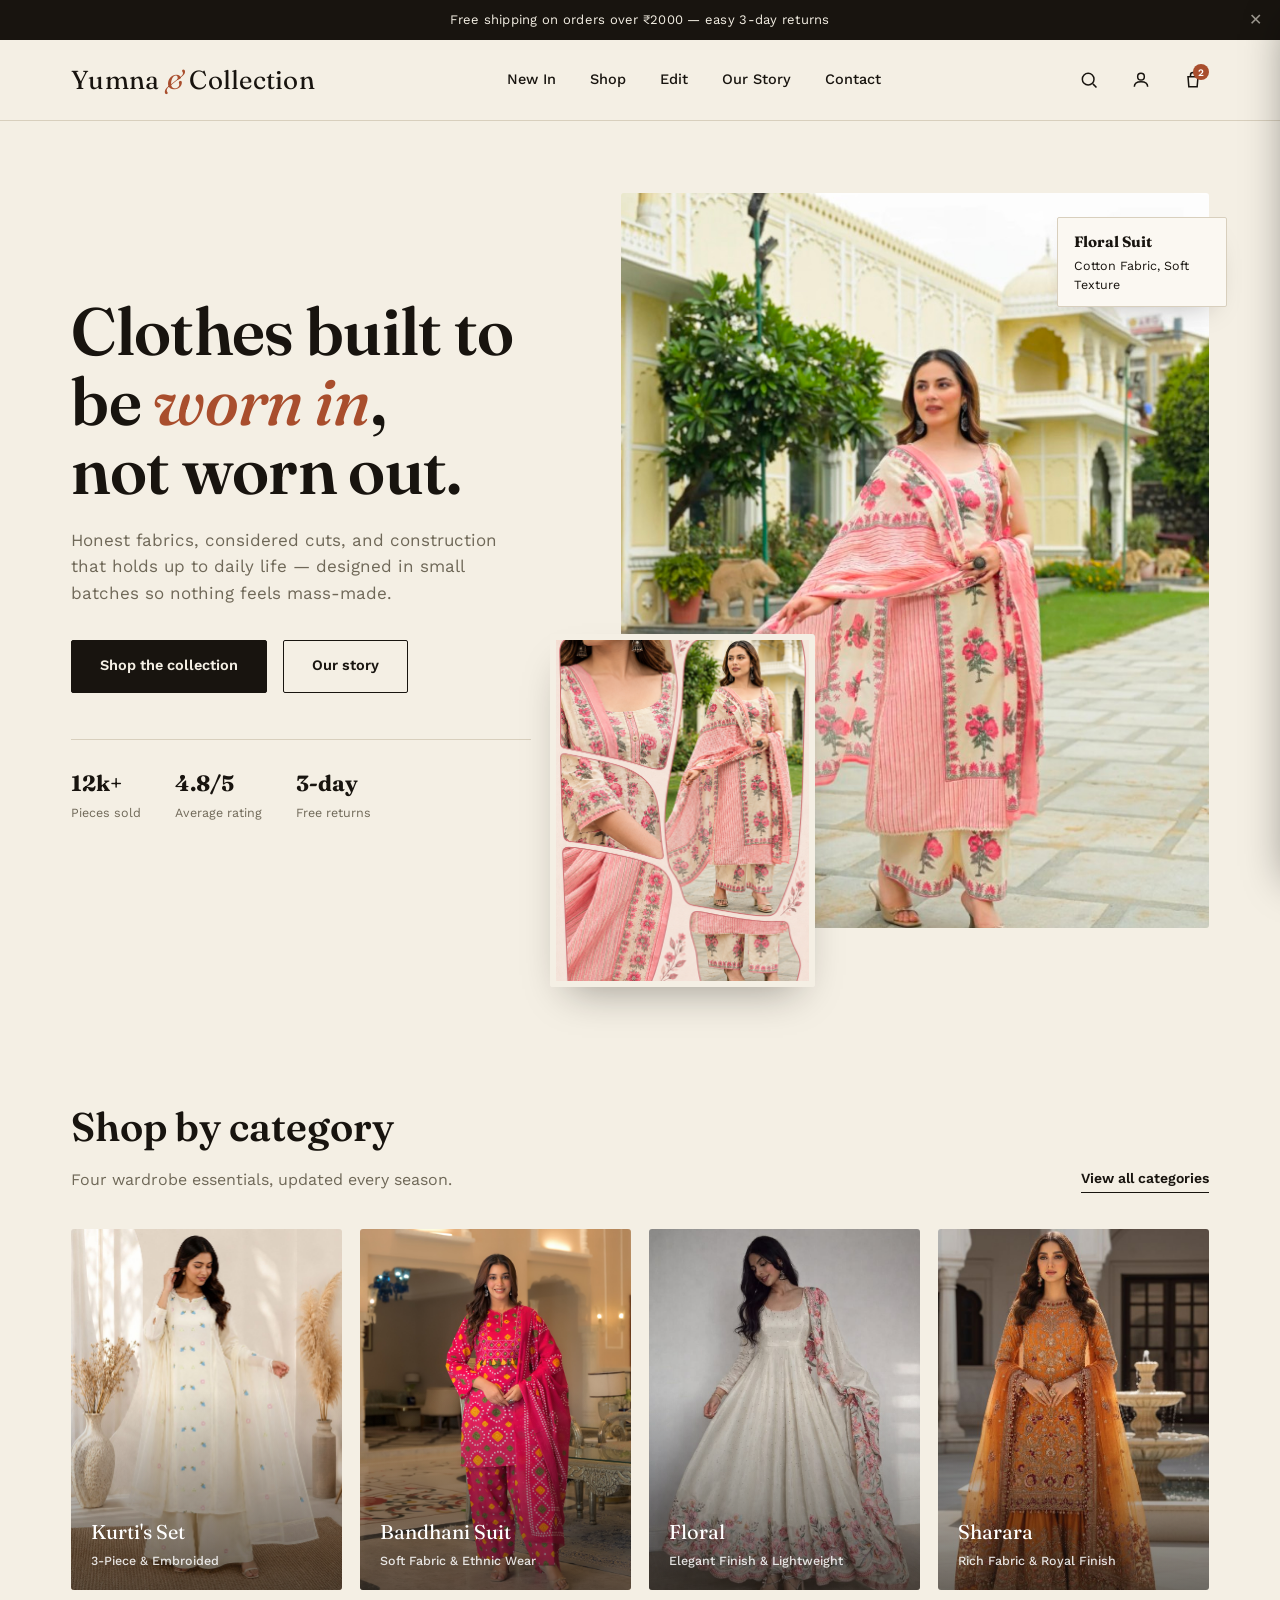
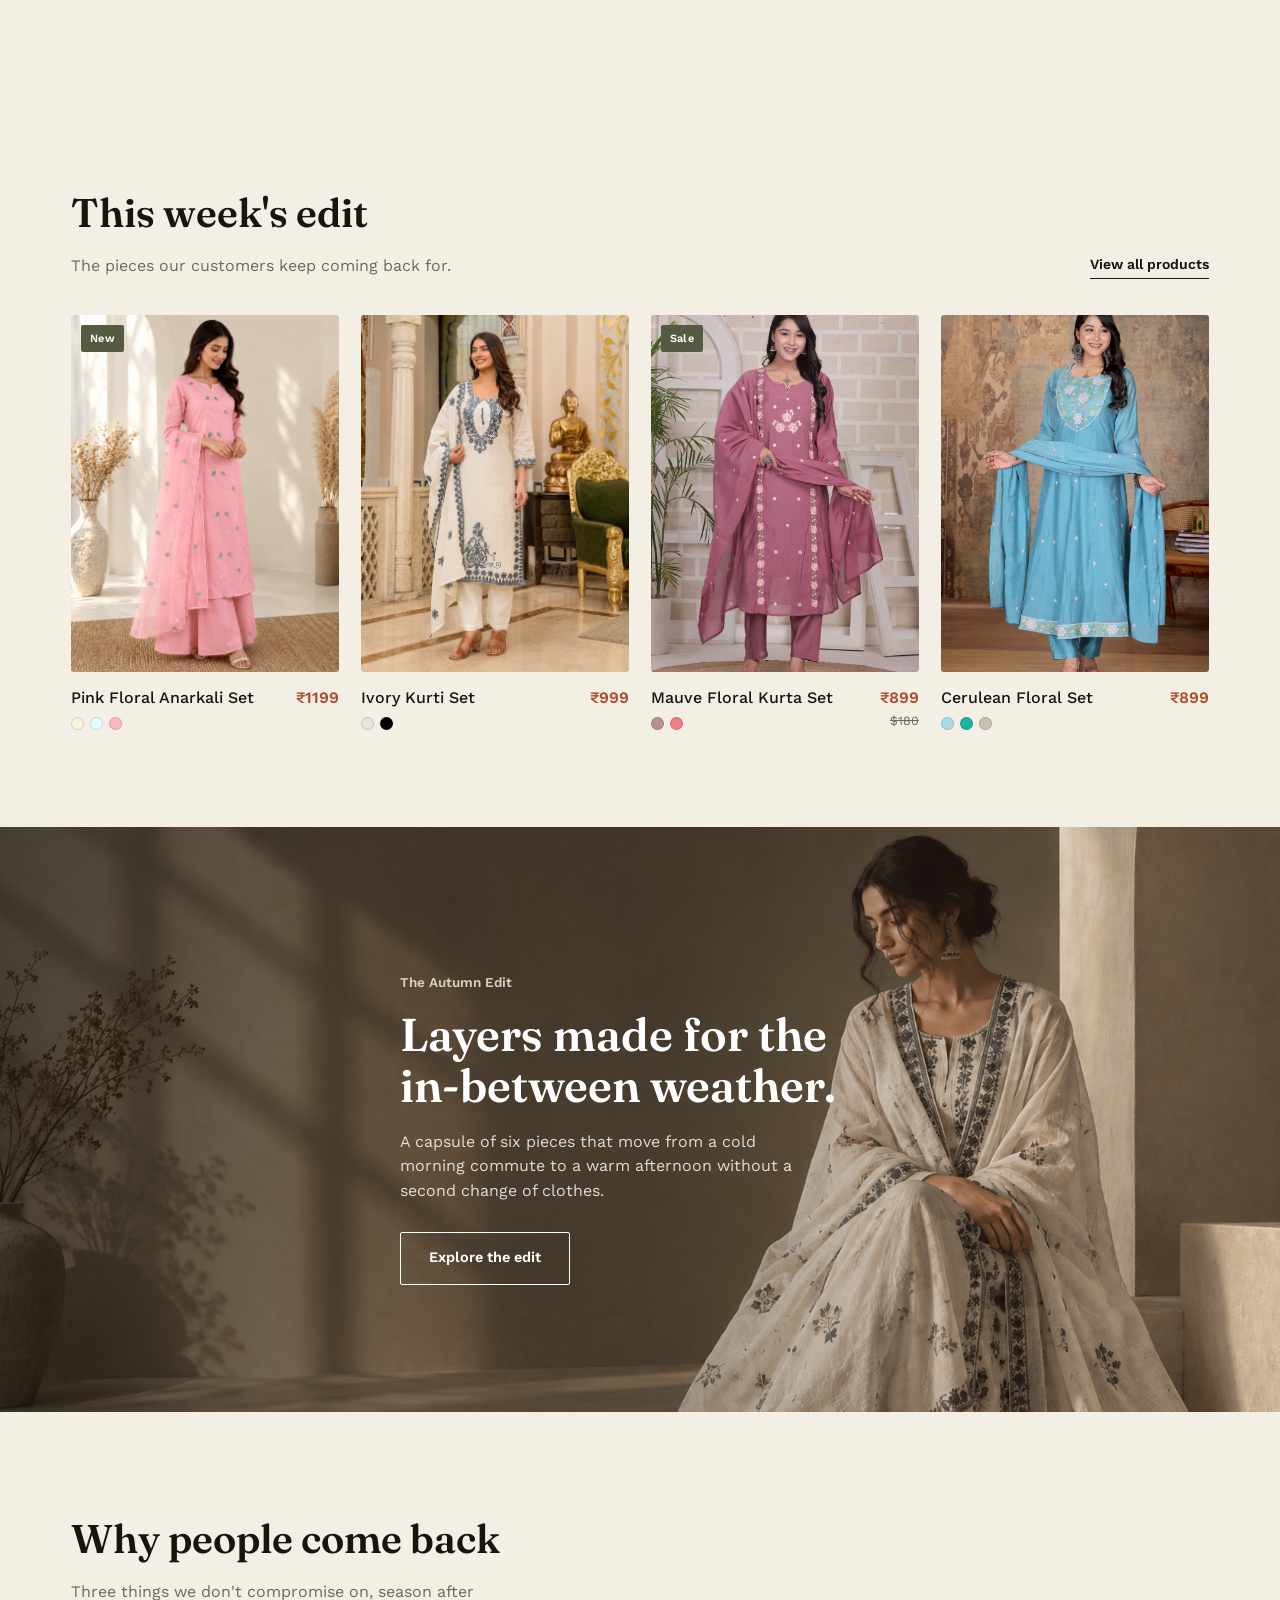
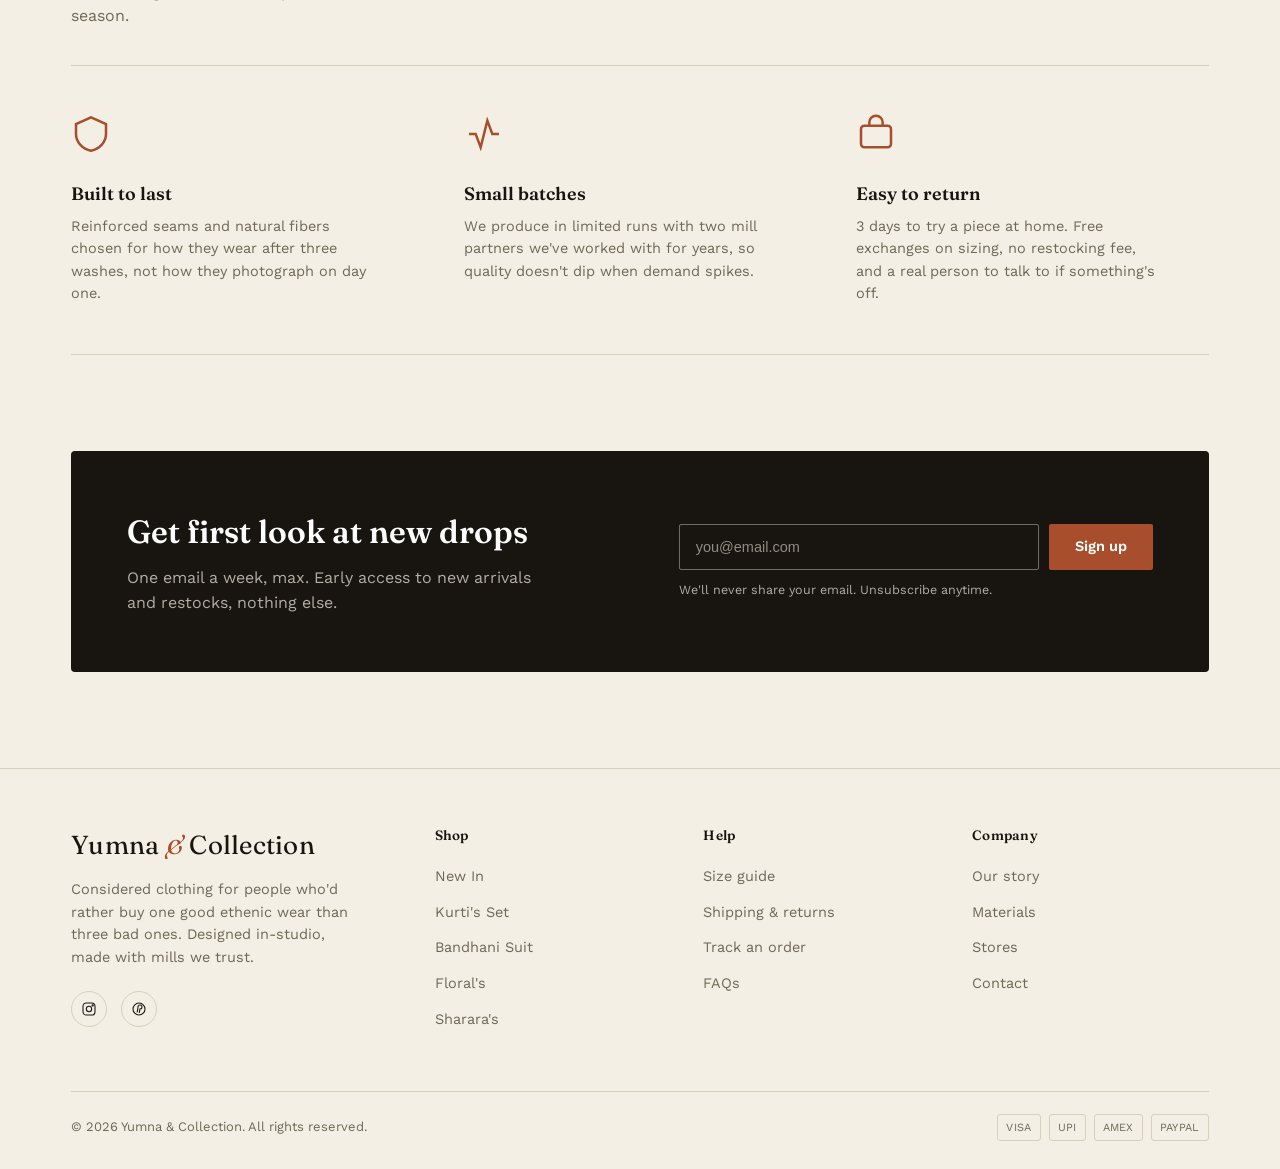
==== index.html @ 832856dc "1 2" ====
<!DOCTYPE html>
<html lang="en">
<head>
    <meta charset="UTF-8">
    <meta name="viewport" content="width=device-width, initial-scale=1.0">
    <title>Yumna Collection</title>
    <meta name="description" content="Yumna Collection — considered clothing, cut for everyday wear.">
    <link rel="stylesheet" href="style.css">
    <link rel="stylesheet" href="responsive.css">
    <script src="script.js" defer></script>
    <link rel="preconnect" href="https://fonts.googleapis.com">
<link rel="preconnect" href="https://fonts.gstatic.com" crossorigin>
<link href="https://fonts.googleapis.com/css2?family=Fraunces:ital,opsz,wght@0,9..144,400;0,9..144,500;0,9..144,600;1,9..144,500&family=Work+Sans:wght@400;500;600&display=swap" rel="stylesheet">
</head>
<body>
    <!-- ================= ANNOUNCEMENT BAR ================= -->
<div class="announce" id="announceBar">
  Free shipping on orders over ₹2000 — easy 3-day returns
  <button id="announceClose" aria-label="Dismiss announcement">✕</button>
</div>

<!-- ================= HEADER ================= -->
<header class="site-header" id="siteHeader">
  <div class="wrap nav-row">
    <button class="menu-toggle" id="menuToggle" aria-label="Open menu" aria-expanded="false">
      <span></span><span></span><span></span>
    </button>

    <!-- REPLACE: brand name -->
    <a href="#top" class="brand-mark">Yumna <em>&amp;</em> Collection</a>

    <nav class="primary-nav" aria-label="Primary">
      <a href="#new-in">New In</a>
      <a href="#category">Shop</a>
      <a href="#lookbook">Edit</a>
      <a href="#story">Our Story</a>
      <a href="#contact">Contact</a>
    </nav>

    <div class="header-actions">
      <button class="icon-btn" aria-label="Search">
        <svg viewBox="0 0 24 24" fill="none" stroke="currentColor" stroke-width="1.8"><circle cx="11" cy="11" r="7"/><line x1="21" y1="21" x2="16.65" y2="16.65"/></svg>
      </button>
      <button class="icon-btn" aria-label="Account">
        <svg viewBox="0 0 24 24" fill="none" stroke="currentColor" stroke-width="1.8"><circle cx="12" cy="8" r="4"/><path d="M4 20c0-4 3.6-6 8-6s8 2 8 6"/></svg>
      </button>
      <button class="icon-btn bag-btn" aria-label="Bag, 2 items">
        <svg viewBox="0 0 24 24" fill="none" stroke="currentColor" stroke-width="1.8"><path d="M6 8h12l-1 12H7L6 8Z"/><path d="M9 8V6a3 3 0 0 1 6 0v2"/></svg>
        <span class="bag-count">2</span>
      </button>
    </div>
  </div>
</header>

<!-- ================= MOBILE MENU PANEL ================= -->
<div class="scrim" id="scrim"></div>
<aside class="mobile-panel" id="mobilePanel">
  <div class="mobile-panel-head">
    <span class="brand-mark" style="font-size:20px;">Ashford <em>&amp;</em> Vane</span>
    <button class="icon-btn" id="panelClose" aria-label="Close menu">✕</button>
  </div>
  <nav aria-label="Mobile">
    <a href="#new-in">New In</a>
    <a href="#category">Shop</a>
    <a href="#lookbook">Edit</a>
    <a href="#story">Our Story</a>
    <a href="#contact">Contact</a>
  </nav>
</aside>

<main id="top">

  <!-- ================= HERO ================= -->
  <section class="hero" id="new-in">
    <div class="wrap hero-grid">
      <div class="hero-copy">
        <h1>Clothes built to<br>be <span class="accent">worn in</span>,<br>not worn out.</h1>
        <p class="lede">Honest fabrics, considered cuts, and construction that holds up to daily life — designed in small batches so nothing feels mass-made.</p>
        <div class="hero-ctas">
          <a href="#category" class="btn btn-primary">Shop the collection</a>
          <a href="#story" class="btn btn-ghost">Our story</a>
        </div>
        <div class="hero-stats">
          <div><strong>12k+</strong><span>Pieces sold</span></div>
          <div><strong>4.8/5</strong><span>Average rating</span></div>
          <div><strong>3-day</strong><span>Free returns</span></div>
        </div>
      </div>

      <div class="hero-media">
        <!-- REPLACE: main hero photo, portrait crop, ~1000x1250px -->
        <div class="frame-1">
          <img class="ph" src="home/image/frame-1.jfif" alt="Model wearing the new autumn collection">
        </div>
        <!-- REPLACE: secondary detail photo, ~600x800px -->
        <div class="frame-2">
          <img class="ph" src="home/image/detailed-shot.png" alt="Fabric and stitching detail">
        </div>
        <div class="hero-tag"><strong>Floral Suit</strong>Cotton Fabric, Soft Texture</div>
      </div>
    </div>
  </section>

  <!-- ================= CATEGORY RAIL ================= -->
  <section class="section" id="category">
    <div class="wrap">
      <div class="section-head">
        <div>
          <h2>Shop by category</h2>
          <p>Four wardrobe essentials, updated every season.</p>
        </div>
        <a href="#" class="section-link">View all categories</a>
      </div>

      <div class="category-rail">
        <!-- Each category-card: REPLACE image + label -->
        <a href="#" class="category-card">
          <img class="ph" src="home/image/kurti.jfif" alt="Outerwear">
          <span class="label">Kurti's Set<span>3-Piece &amp; Embroided</span></span>
        </a>
        <a href="#" class="category-card">
          <img class="ph" src="home/image/bandhani.png" alt="Shirts">
          <span class="label">Bandhani Suit<span>Soft Fabric &amp; Ethnic Wear</span></span>
        </a>
        <a href="#" class="category-card">
          <img class="ph" src="home/image/anarkali.png" alt="Trousers">
          <span class="label">Floral<span>Elegant Finish &amp; Lightweight</span></span>
        </a>
        <a href="#" class="category-card">
          <img class="ph" src="home/image/sharara.png" alt="Knitwear">
          <span class="label">Sharara<span>Rich Fabric &amp; Royal Finish</span></span>
        </a>
      </div>
    </div>
  </section>

  <!-- ================= FEATURED PRODUCTS ================= -->
  <section class="section" id="bestsellers">
    <div class="wrap">
      <div class="section-head">
        <div>
          <h2>This week's edit</h2>
          <p>The pieces our customers keep coming back for.</p>
        </div>
        <a href="#" class="section-link">View all products</a>
      </div>

      <div class="product-grid">

        <!-- PRODUCT CARD — duplicate this block for each product.
             Swap the two images (main + alt shown on hover), name, price, and colors. -->
        <div class="product-card">
          <div class="product-media">
            <span class="product-tag">New</span>
            <img class="ph main" src="home/image/ph-main1.png" alt="Waxed field jacket, front view">
            <img class="ph alt" src="home/image/ph-alt1.png" alt="Waxed field jacket, back view">
            <button class="product-quickadd">Quick add</button>
          </div>
          <div class="product-info">
            <div>
              <h3>Pink Floral Anarkali Set</h3>
              <div class="swatches">
                <i style="background:beige"></i><i style="background:lightcyan"></i><i style="background:lightpink"></i>
              </div>
            </div>
            <div class="product-price"><span class="now">₹1199</span></div>
          </div>
        </div>

        <div class="product-card">
          <div class="product-media">
            <img class="ph main" src="home/image/ph-main2.png" alt="Cotton oxford shirt, front view">
            <img class="ph alt" src="home/image/ph-alt2.png" alt="Cotton oxford shirt, back view">
            <button class="product-quickadd">Quick add</button>
          </div>
          <div class="product-info">
            <div>
              <h3>Ivory Kurti Set</h3>
              <div class="swatches">
                <i style="background:#e9e4d8"></i><i style="background:black"></i>
              </div>
            </div>
            <div class="product-price"><span class="now">₹999</span></div>
          </div>
        </div>

        <div class="product-card">
          <div class="product-media">
            <span class="product-tag">Sale</span>
            <img class="ph main" src="home/image/ph-main3.jpeg" alt="Tailored wool trouser, front view">
            <img class="ph alt" src="home/image/ph-alt3.png" alt="Tailored wool trouser, back view">
            <button class="product-quickadd">Quick add</button>
          </div>
          <div class="product-info">
            <div>
              <h3>Mauve Floral Kurta Set</h3>
              <div class="swatches">
                <i style="background:rosybrown"></i><i style="background:lightcoral"></i>
              </div>
            </div>
            <div class="product-price"><span class="now">₹899</span><span class="was">$180</span></div>
          </div>
        </div>

        <div class="product-card">
          <div class="product-media">
            <img class="ph main" src="home/image/ph-main4.jfif" alt="Merino crewneck sweater, front view">
            <img class="ph alt" src="home/image/ph-alt4.png" alt="Merino crewneck sweater, back view">
            <button class="product-quickadd">Quick add</button>
          </div>
          <div class="product-info">
            <div>
              <h3>Cerulean Floral Set</h3>
              <div class="swatches">
                <i style="background:lightblue"></i><i style="background:lightseagreen"></i><i style="background:#c9c0af"></i>
              </div>
            </div>
            <div class="product-price"><span class="now">₹899</span></div>
          </div>
        </div>

      </div>
    </div>
  </section>

  <!-- ================= LOOKBOOK BANNER ================= -->
  <section class="lookbook" id="lookbook">
    <!-- REPLACE: full-bleed lookbook photo, wide crop, ~1800x1000px -->
    <img class="ph" src="home/image/lookbook.png" alt="Autumn lookbook editorial photo">
    <div class="wrap">
      <div class="lookbook-content">
        <p class="hero-eyebrow">The Autumn Edit</p>
        <h2>Layers made for the in-between weather.</h2>
        <p>A capsule of six pieces that move from a cold morning commute to a warm afternoon without a second change of clothes.</p>
        <a href="#" class="btn btn-ghost">Explore the edit</a>
      </div>
    </div>
  </section>

  <!-- ================= VALUES / STORY ================= -->
  <section class="section" id="story">
    <div class="wrap">
      <div class="section-head">
        <div>
          <h2>Why people come back</h2>
          <p>Three things we don't compromise on, season after season.</p>
        </div>
      </div>

      <div class="values">
        <div class="value-item">
          <svg class="glyph" viewBox="0 0 24 24" fill="none" stroke="currentColor" stroke-width="1.5"><path d="M12 2 3 6v6c0 5 4 9 9 10 5-1 9-5 9-10V6l-9-4Z"/></svg>
          <h3>Built to last</h3>
          <p>Reinforced seams and natural fibers chosen for how they wear after three washes, not how they photograph on day one.</p>
        </div>
        <div class="value-item">
          <svg class="glyph" viewBox="0 0 24 24" fill="none" stroke="currentColor" stroke-width="1.5"><path d="M3 12h4l3 8 4-16 3 8h4"/></svg>
          <h3>Small batches</h3>
          <p>We produce in limited runs with two mill partners we've worked with for years, so quality doesn't dip when demand spikes.</p>
        </div>
        <div class="value-item">
          <svg class="glyph" viewBox="0 0 24 24" fill="none" stroke="currentColor" stroke-width="1.5"><rect x="3" y="7" width="18" height="13" rx="2"/><path d="M8 7V5a4 4 0 0 1 8 0v2"/></svg>
          <h3>Easy to return</h3>
          <p>3 days to try a piece at home. Free exchanges on sizing, no restocking fee, and a real person to talk to if something's off.</p>
        </div>
      </div>
    </div>
  </section>

  <!-- ================= GALLERY STRIP =================
  <section class="section" style="padding-top:0;">
    <div class="wrap">
      <div class="section-head">
        <div>
          <h2>Worn by you</h2>
          <p>Tag @ashfordandvane to be featured here.</p>
        </div>
      </div>
      <div class="gallery-strip">
         REPLACE: five customer / campaign photos, square crop 
        <a href="#" data-tag="@r.mendes"><img class="ph" src="https://placehold.co/500x500/e7ddc9/18140f?text=1" alt="Customer photo 1"></a>
        <a href="#" data-tag="@sofia.k"><img class="ph" src="https://placehold.co/500x500/d8cfbd/18140f?text=2" alt="Customer photo 2"></a>
        <a href="#" data-tag="@j.harlow"><img class="ph" src="https://placehold.co/500x500/c9c0af/18140f?text=3" alt="Customer photo 3"></a>
        <a href="#" data-tag="@theo.owns"><img class="ph" src="https://placehold.co/500x500/8c8578/18140f?text=4" alt="Customer photo 4"></a>
        <a href="#" data-tag="@maren.d"><img class="ph" src="https://placehold.co/500x500/e7ddc9/18140f?text=5" alt="Customer photo 5"></a>
      </div>
    </div>
  </section> -->

  <!-- ================= NEWSLETTER ================= -->
  <section class="section" style="padding-top:0;" id="contact">
    <div class="wrap">
      <div class="newsletter">
        <div>
          <h2>Get first look at new drops</h2>
          <p>One email a week, max. Early access to new arrivals and restocks, nothing else.</p>
        </div>
        <div>
          <form class="newsletter-form" id="newsletterForm" novalidate>
            <input type="email" id="newsletterEmail" placeholder="you@email.com" aria-label="Email address" required>
            <button type="submit">Sign up</button>
          </form>
          <p class="newsletter-note" id="newsletterNote">We'll never share your email. Unsubscribe anytime.</p>
        </div>
      </div>
    </div>
  </section>

</main>

<!-- ================= FOOTER ================= -->
<footer>
  <div class="wrap">
    <div class="footer-grid">
      <div class="footer-brand">
        <!-- REPLACE: brand name -->
        <span class="brand-mark">Yumna <em>&amp;</em> Collection</span>
        <p>Considered clothing for people who'd rather buy one good ethenic wear than three bad ones. Designed in-studio, made with mills we trust.</p>
        <div class="footer-social" aria-label="Social links">
          <a href="https://www.instagram.com/" aria-label="Instagram"><svg viewBox="0 0 24 24" fill="none" stroke="currentColor" stroke-width="1.6"><rect x="3" y="3" width="18" height="18" rx="5"/><circle cx="12" cy="12" r="4"/><circle cx="17.5" cy="6.5" r="1"/></svg></a>
          <a href="https://in.pinterest.com/" aria-label="Pinterest"><svg viewBox="0 0 24 24" fill="none" stroke="currentColor" stroke-width="1.6"><circle cx="12" cy="12" r="9"/><path d="M9 17c1-3 1.5-6 1.5-8a3 3 0 1 1 3 3c-.5 2-1 4.5-1 6"/></svg></a>
        </div>
      </div>

      <div class="footer-col">
        <h4>Shop</h4>
        <ul>
          <li><a href="#bestsellers">New In</a></li>
          <li><a href="#category">Kurti's Set</a></li>
          <li><a href="#category">Bandhani Suit</a></li>
          <li><a href="#category">Floral's</li>
          <li><a href="#category">Sharara's</a></li>
        </ul>
      </div>

      <div class="footer-col">
        <h4>Help</h4>
        <ul>
          <li><a href="#">Size guide</a></li>
          <li><a href="#">Shipping &amp; returns</a></li>
          <li><a href="#">Track an order</a></li>
          <li><a href="#">FAQs</a></li>
        </ul>
      </div>

      <div class="footer-col">
        <h4>Company</h4>
        <ul>
          <li><a href="#">Our story</a></li>
          <li><a href="#">Materials</a></li>
          <li><a href="#">Stores</a></li>
          <li><a href="#">Contact</a></li>
        </ul>
      </div>
    </div>

    <div class="footer-bottom">
      <span>© <span id="year"></span> Yumna &amp; Collection. All rights reserved.</span>
      <div class="payments">
        <span>VISA</span><span>UPI</span><span>AMEX</span><span>PAYPAL</span>
      </div>
    </div>
  </div>
</footer>

<button class="to-top" id="toTop" aria-label="Back to top">
  <svg viewBox="0 0 24 24" fill="none" stroke="currentColor" stroke-width="2"><path d="M12 19V5M5 12l7-7 7 7"/></svg>
</button>
</body>
</html>
---- style.css ----
/* =====================================================================
   DESIGN TOKENS
   Change these and the whole site restyles.
===================================================================== */
:root{
  --ink:        #18140f;   /* near-black text / dark surfaces */
  --ivory:      #f4efe4;   /* main background */
  --paper:      #fbf8f2;   /* card / raised surface */
  --clay:       #a94e2d;   /* primary accent — buttons, prices, links */
  --olive:      #565a40;   /* secondary accent — tags, small marks */
  --line:       #d8cfbd;   /* borders / dividers */
  --muted:      #6f6858;   /* secondary text */

  --font-display: 'Fraunces', Georgia, serif;
  --font-body:    'Work Sans', -apple-system, sans-serif;

  --container: 1240px;
  --gutter: clamp(20px, 4vw, 56px);
}

*,*::before,*::after{ box-sizing: border-box; }
html{ scroll-behavior: smooth; }
@media (prefers-reduced-motion: reduce){
  html{ scroll-behavior: auto; }
  *{ animation-duration: 0.001ms !important; transition-duration: 0.001ms !important; }
}

body{
  margin:0;
  background: var(--ivory);
  color: var(--ink);
  font-family: var(--font-body);
  font-size: 16px;
  line-height: 1.55;
  -webkit-font-smoothing: antialiased;
}

img{ max-width:100%; display:block; }
a{ color:inherit; text-decoration:none; }
button{ font-family:inherit; cursor:pointer; }
ul{ margin:0; padding:0; list-style:none; }
h1,h2,h3,h4{ margin:0; font-family: var(--font-display); font-weight:600; }
p{ margin:0; }

.wrap{
  max-width: var(--container);
  margin-inline:auto;
  padding-inline: var(--gutter);
}

:focus-visible{
  outline: 2px solid var(--clay);
  outline-offset: 3px;
}

/* placeholder-image helper: a soft frame so swapped-in photos read as intentional crops */
.ph{
  width:100%; height:100%; object-fit:cover; display:block;
  background: var(--paper);
}

/* =====================================================================
   ANNOUNCEMENT BAR
===================================================================== */
.announce{
  background: var(--ink);
  color: var(--ivory);
  text-align:center;
  font-size: 13px;
  letter-spacing: .02em;
  padding: 10px var(--gutter);
  position: relative;
}
.announce button{
  position:absolute; right:14px; top:50%; transform:translateY(-50%);
  background:none; border:none; color: var(--ivory); opacity:.6;
  font-size:16px; line-height:1; padding:4px;
}
.announce button:hover{ opacity:1; }

/* =====================================================================
   HEADER
===================================================================== */
header.site-header{
  position: sticky; top:0; z-index: 60;
  background: var(--ivory);
  border-bottom: 1px solid var(--line);
  transition: box-shadow .25s ease, padding .25s ease;
}
header.site-header.is-scrolled{
  box-shadow: 0 6px 20px -12px rgba(24,20,15,.35);
}
.nav-row{
  display:flex; align-items:center; justify-content:space-between;
  padding-block: 20px;
  transition: padding-block .25s ease;
}
header.site-header.is-scrolled .nav-row{ padding-block: 12px; }

.brand-mark{
  font-family: var(--font-display);
  font-size: 26px;
  letter-spacing: .01em;
  white-space: nowrap;
}
.brand-mark em{ font-style: italic; color: var(--clay); }

nav.primary-nav{ display:flex; gap: 34px; }
nav.primary-nav a{
  font-size: 14.5px;
  font-weight: 500;
  position: relative;
  padding-block: 4px;
}
nav.primary-nav a::after{
  content:"";
  position:absolute; left:0; right:0; bottom:-2px;
  height:1px; background: var(--ink);
  transform: scaleX(0); transform-origin: right;
  transition: transform .25s ease;
}
nav.primary-nav a:hover::after{ transform: scaleX(1); transform-origin: left; }

.header-actions{ display:flex; align-items:center; gap: 20px; }
.icon-btn{
  background:none; border:none; padding:6px;
  display:flex; align-items:center; justify-content:center;
  color: var(--ink);
}
.icon-btn svg{ width:20px; height:20px; }
.bag-btn{ position:relative; }
.bag-count{
  position:absolute; top:0; right:0;
  background: var(--clay); color:#fff;
  font-size:10px; font-weight:600;
  width:16px; height:16px; border-radius:50%;
  display:flex; align-items:center; justify-content:center;
}

.menu-toggle{
  display:none; background:none; border:none;
  width: 30px; height:20px; position:relative;
}
.menu-toggle span{
  position:absolute; left:0; right:0; height:2px; background:var(--ink);
  transition: transform .25s ease, opacity .25s ease, top .25s ease;
}
.menu-toggle span:nth-child(1){ top:0; }
.menu-toggle span:nth-child(2){ top:9px; }
.menu-toggle span:nth-child(3){ top:18px; }
.menu-toggle.is-open span:nth-child(1){ top:9px; transform: rotate(45deg); }
.menu-toggle.is-open span:nth-child(2){ opacity:0; }
.menu-toggle.is-open span:nth-child(3){ top:9px; transform: rotate(-45deg); }

/* =====================================================================
   HERO
===================================================================== */
.hero{
  position: relative;
  padding-block: clamp(40px, 6vw, 72px);
}
.hero-grid{
  display:grid;
  grid-template-columns: 0.95fr 1.15fr;
  align-items:center;
  gap: clamp(24px, 5vw, 64px);
}
.hero-copy{ opacity:0; transform: translateY(18px); animation: rise .8s ease forwards .15s; }
.hero-eyebrow{
  color: var(--olive);
  font-size: 13.5px;
  font-weight: 600;
  margin-bottom: 18px;
}
.hero h1{
  font-size: clamp(38px, 5.2vw, 68px);
  line-height: 1.04;
  letter-spacing: -0.01em;
}
.hero h1 .accent{ font-style: italic; color: var(--clay); font-weight:500; }
.hero p.lede{
  margin-top: 22px;
  max-width: 42ch;
  color: var(--muted);
  font-size: 17px;
}
.hero-ctas{ display:flex; gap:16px; margin-top: 34px; flex-wrap:wrap; }

.btn{
  display:inline-flex; align-items:center; gap:10px;
  padding: 14px 28px;
  font-size: 14.5px; font-weight:600;
  border-radius: 2px;
  border:1px solid var(--ink);
  transition: background .2s ease, color .2s ease, border-color .2s ease, transform .15s ease;
}
.btn-primary{ background: var(--ink); color: var(--ivory); }
.btn-primary:hover{ background: var(--clay); border-color: var(--clay); transform: translateY(-1px); }
.btn-ghost{ background:transparent; color:var(--ink); }
.btn-ghost:hover{ background: var(--ink); color: var(--ivory); }

.hero-stats{
  display:flex; gap: 34px; margin-top: 46px;
  padding-top: 26px; border-top: 1px solid var(--line);
  max-width: 46ch;
}
.hero-stats div strong{ display:block; font-family: var(--font-display); font-size: 22px; }
.hero-stats div span{ font-size: 12.5px; color: var(--muted); }

.hero-media{
  position:relative;
  opacity:0; transform: translateY(18px); animation: rise .8s ease forwards .3s;
}
.hero-media .frame-1{
  aspect-ratio: 4/5; overflow:hidden; border-radius: 3px;
}
.hero-media .frame-2{
  position:absolute; width: 45%; aspect-ratio: 3/4;
  bottom: -8%; left: -12%;
  border: 6px solid var(--ivory);
  overflow:hidden; border-radius: 3px;
  box-shadow: 0 20px 40px -18px rgba(24,20,15,.4);
}
.hero-tag{
  position:absolute; top: 24px; right: -18px;
  background: var(--paper); border:1px solid var(--line);
  padding: 12px 16px; border-radius: 2px;
  font-size: 12.5px; max-width: 170px;
  box-shadow: 0 14px 30px -18px rgba(24,20,15,.35);
}
.hero-tag strong{ display:block; font-family: var(--font-display); font-size:15px; margin-bottom:2px; }

@keyframes rise{ to{ opacity:1; transform: translateY(0); } }

/* =====================================================================
   CATEGORY RAIL
===================================================================== */
.section{ padding-block: clamp(56px, 8vw, 96px); }
.section-head{
  display:flex; align-items:flex-end; justify-content:space-between;
  gap: 24px; margin-bottom: 36px; flex-wrap:wrap;
}
.section-head h2{ font-size: clamp(28px, 3.4vw, 40px); }
.section-head p{ color: var(--muted); max-width: 46ch; margin-top:10px; }
.section-link{ font-size:14px; font-weight:600; border-bottom:1px solid var(--ink); padding-bottom:2px; white-space:nowrap; }

.category-rail{
  display:grid;
  grid-template-columns: repeat(4, 1fr);
  gap: 18px;
}
.category-card{
  position:relative; aspect-ratio: 3/4; overflow:hidden; border-radius:3px;
  display:flex; align-items:flex-end;
}
.category-card img{ position:absolute; inset:0; width:100%; height:100%; object-fit:cover; transition: transform .5s ease; }
.category-card:hover img{ transform: scale(1.06); }
.category-card::after{
  content:""; position:absolute; inset:0;
  background: linear-gradient(180deg, rgba(24,20,15,0) 45%, rgba(24,20,15,.62) 100%);
}
.category-card .label{
  position:relative; z-index:1; color:#fff; padding: 20px;
  font-family: var(--font-display); font-size: 20px;
}
.category-card .label span{
  display:block; font-family: var(--font-body); font-size:12.5px; font-weight:500;
  opacity:.85; margin-top:4px;
}

/* =====================================================================
   PRODUCT GRID
===================================================================== */
.product-grid{
  display:grid;
  grid-template-columns: repeat(4, 1fr);
  gap: 28px 22px;
}
.product-card{ display:flex; flex-direction:column; }
.product-media{
  position:relative; aspect-ratio: 3/4; overflow:hidden; border-radius:3px;
  background: var(--paper);
}
.product-media img{
  position:absolute; inset:0; width:100%; height:100%; object-fit:cover;
  transition: opacity .35s ease;
}
.product-media img.alt{ opacity:0; }
.product-card:hover .product-media img.main{ opacity:0; }
.product-card:hover .product-media img.alt{ opacity:1; }

.product-quickadd{
  position:absolute; left:10px; right:10px; bottom:10px;
  background: var(--ivory); border:1px solid var(--ink);
  font-size:12.5px; font-weight:600; padding:10px;
  text-align:center; border-radius:2px;
  opacity:0; transform: translateY(8px);
  transition: opacity .2s ease, transform .2s ease, background .2s ease, color .2s ease;
}
.product-card:hover .product-quickadd{ opacity:1; transform:translateY(0); }
.product-quickadd:hover{ background: var(--ink); color: var(--ivory); }

.product-tag{
  position:absolute; top:10px; left:10px; z-index:2;
  background: var(--olive); color:#fff; font-size:11px; font-weight:600;
  padding: 5px 9px; border-radius: 2px; letter-spacing:.02em;
}

.product-info{ padding-top: 14px; display:flex; justify-content:space-between; gap:10px; }
.product-info h3{ font-size:16px; font-weight:500; font-family: var(--font-body); }
.product-info .swatches{ margin-top:6px; display:flex; gap:6px; }
.product-info .swatches i{ width:13px; height:13px; border-radius:50%; display:inline-block; border:1px solid rgba(0,0,0,.15); }
.product-price{ text-align:right; white-space:nowrap; }
.product-price .now{ font-weight:600; color: var(--clay); }
.product-price .was{ display:block; font-size:12.5px; color: var(--muted); text-decoration: line-through; }

/* =====================================================================
   LOOKBOOK BANNER
===================================================================== */
.lookbook{
  position: relative;
  min-height: 65vh;
  display:flex; align-items:center;
  overflow:hidden;
  color:#fff;
}
.lookbook img{
  position:absolute; inset:0; width:100%; height:100%; object-fit:cover;
  z-index:0; transform: scale(1.02);
}
.lookbook::before{
  content:""; position:absolute; inset:0; z-index:1;
  background: linear-gradient(100deg, rgba(20,17,12,.78) 0%, rgba(20,17,12,.35) 55%, rgba(20,17,12,0) 85%);
}
.lookbook-content{ position:relative; z-index:2; max-width: 480px; }
.lookbook-content .hero-eyebrow{ color: #d8cfbd; }
.lookbook-content h2{ font-size: clamp(30px, 4vw, 46px); color:#fff; line-height:1.1; }
.lookbook-content p{ margin-top:18px; color: rgba(255,255,255,.82); max-width: 40ch; }
.lookbook-content .btn-ghost{ border-color:#fff; color:#fff; margin-top: 28px; }
.lookbook-content .btn-ghost:hover{ background:#fff; color: var(--ink); }

/* =====================================================================
   VALUES / STORY STRIP
===================================================================== */
.values{
  display:grid; grid-template-columns: repeat(3,1fr);
  gap: 40px;
  border-top:1px solid var(--line); border-bottom:1px solid var(--line);
  padding-block: 48px;
}
.value-item .glyph{
  width:40px; height:40px; margin-bottom:18px;
  color: var(--clay);
}
.value-item h3{ font-size:18px; margin-bottom:8px; }
.value-item p{ color: var(--muted); font-size:14.5px; max-width: 34ch; }

/* /* =====================================================================
   GALLERY STRI[
===================================================================== 
.gallery-strip{
  display:grid; grid-template-columns: repeat(5,1fr); gap:14px;
}
.gallery-strip a{ position:relative; aspect-ratio: 1/1; overflow:hidden; border-radius:3px; }
.gallery-strip img{ width:100%; height:100%; object-fit:cover; transition: transform .5s ease; }
.gallery-strip a:hover img{ transform: scale(1.08); }
.gallery-strip a::after{
  content: attr(data-tag); position:absolute; left:10px; bottom:10px; color:#fff;
  font-size:12px; font-weight:600; opacity:0; transition:opacity .2s ease;
}
.gallery-strip a:hover::after{ opacity:1; }
.gallery-strip a::before{
  content:""; position:absolute; inset:0; background: rgba(24,20,15,.25);
  opacity:0; transition:opacity .2s ease;
}
.gallery-strip a:hover::before{ opacity:1; } */

/* =====================================================================
   NEWSLETTER
===================================================================== */
.newsletter{
  background: var(--ink); color: var(--ivory);
  border-radius: 4px;
  padding: clamp(36px, 5vw, 56px);
  display:grid; grid-template-columns: 1.1fr 1fr; gap: 30px; align-items:center;
}
.newsletter h2{ color:#fff; font-size: clamp(24px, 2.6vw, 32px); }
.newsletter p{ color: rgba(244,239,228,.7); margin-top:10px; max-width: 42ch; }
.newsletter-form{ display:flex; gap:10px; flex-wrap:wrap; }
.newsletter-form input{
  flex:1; min-width: 200px;
  background: transparent; border:1px solid rgba(244,239,228,.4);
  color:#fff; padding: 14px 16px; border-radius:2px; font-size:14.5px;
}
.newsletter-form input::placeholder{ color: rgba(244,239,228,.55); }
.newsletter-form input:focus{ outline:none; border-color:#fff; }
.newsletter-form button{
  background: var(--clay); color:#fff; border:none;
  padding: 14px 26px; font-weight:600; font-size:14.5px; border-radius:2px;
  transition: background .2s ease;
}
.newsletter-form button:hover{ background:#c25d38; }
.newsletter-note{
  font-size:12.5px; margin-top:10px; color: rgba(244,239,228,.65); min-height: 18px;
}
.newsletter-note.success{ color: #cfe0b8; }

/* =====================================================================
   FOOTER
===================================================================== */
footer{ border-top:1px solid var(--line); padding-block: 56px 28px; }
.footer-grid{
  display:grid; grid-template-columns: 1.4fr repeat(3, 1fr); gap: 32px;
}
.footer-brand p{ color: var(--muted); font-size:14.5px; margin-top:14px; max-width:32ch; }
.footer-social{ display:flex; gap:14px; margin-top:22px; }
.footer-social a{
  width:36px; height:36px; border:1px solid var(--line); border-radius:50%;
  display:flex; align-items:center; justify-content:center; transition: background .2s ease, color .2s ease;
}
.footer-social a:hover{ background: var(--ink); color: var(--ivory); }
.footer-social svg{ width:16px; height:16px; }

.footer-col h4{ font-size:13.5px; font-weight:600; margin-bottom:18px; letter-spacing:.02em; }
.footer-col ul li{ margin-bottom:11px; }
.footer-col a{ font-size:14.5px; color: var(--muted); transition: color .15s ease; }
.footer-col a:hover{ color: var(--ink); }

.footer-bottom{
  margin-top: 48px; padding-top: 22px; border-top:1px solid var(--line);
  display:flex; justify-content:space-between; align-items:center; flex-wrap:wrap; gap:12px;
  font-size:13px; color: var(--muted);
}
.footer-bottom .payments{ display:flex; gap:8px; }
.footer-bottom .payments span{
  border:1px solid var(--line); border-radius:3px; padding:4px 8px; font-size:11px; letter-spacing:.03em;
}

/* back to top */
.to-top{
  position: fixed; right: 22px; bottom: 22px; z-index: 50;
  width: 44px; height:44px; border-radius:50%;
  background: var(--ink); color: var(--ivory); border:none;
  display:flex; align-items:center; justify-content:center;
  opacity:0; pointer-events:none; transform: translateY(10px);
  transition: opacity .25s ease, transform .25s ease;
}
.to-top.is-visible{ opacity:1; pointer-events:auto; transform:translateY(0); }
.to-top svg{ width:18px; height:18px; }

/* =====================================================================
   MOBILE MENU PANEL
===================================================================== */
.mobile-panel{
  position: fixed; inset: 0 0 0 auto; width: min(340px, 86vw);
  background: var(--ivory); z-index: 90;
  transform: translateX(100%); transition: transform .3s ease;
  padding: 22px var(--gutter); overflow-y:auto;
  box-shadow: -14px 0 40px -20px rgba(0,0,0,.4);
}
.mobile-panel.is-open{ transform: translateX(0); }
.mobile-panel-head{ display:flex; justify-content:space-between; align-items:center; margin-bottom: 30px; }
.mobile-panel nav a{
  display:block; padding: 14px 0; font-size: 18px; font-family: var(--font-display);
  border-bottom: 1px solid var(--line);
}
.scrim{
  position:fixed; inset:0; background: rgba(24,20,15,.4); z-index:80;
  opacity:0; pointer-events:none; transition: opacity .3s ease;
}
.scrim.is-visible{ opacity:1; pointer-events:auto; }
---- responsive.css ----
/* =====================================================================
   RESPONSIVE
===================================================================== */
@media (max-width: 1024px){
  .category-rail{ grid-template-columns: repeat(2,1fr); }
  .product-grid{ grid-template-columns: repeat(2,1fr); }
  .gallery-strip{ grid-template-columns: repeat(3,1fr); }
  .footer-grid{ grid-template-columns: 1fr 1fr; }
  .values{ grid-template-columns: 1fr; gap:28px; }
}

@media (max-width: 860px){
  nav.primary-nav{ display:none; }
  .menu-toggle{ display:block; }
  .header-actions{ gap:12px; }
  .hero-grid{ grid-template-columns: 1fr; }
  .hero-media{ order:-1; }
  .hero-media .frame-2{ display:none; }
  .hero-tag{ display:none; }
  .lookbook{ min-height: 52vh; }
  .newsletter{ grid-template-columns: 1fr; }
}

@media (max-width: 640px){
  .category-rail{ grid-template-columns: repeat(2,1fr); gap:10px; }
  .product-grid{ grid-template-columns: repeat(2,1fr); gap: 20px 12px; }
  .gallery-strip{ grid-template-columns: repeat(3,1fr); gap:8px; }
  .footer-grid{ grid-template-columns: 1fr 1fr; gap: 26px 16px; }
  .hero-stats{ gap: 20px; }
  .section{ padding-block: 48px; }
}

@media (max-width: 420px){
  .category-rail{ grid-template-columns: 1fr 1fr; }
  .gallery-strip{ grid-template-columns: repeat(2,1fr); }
}
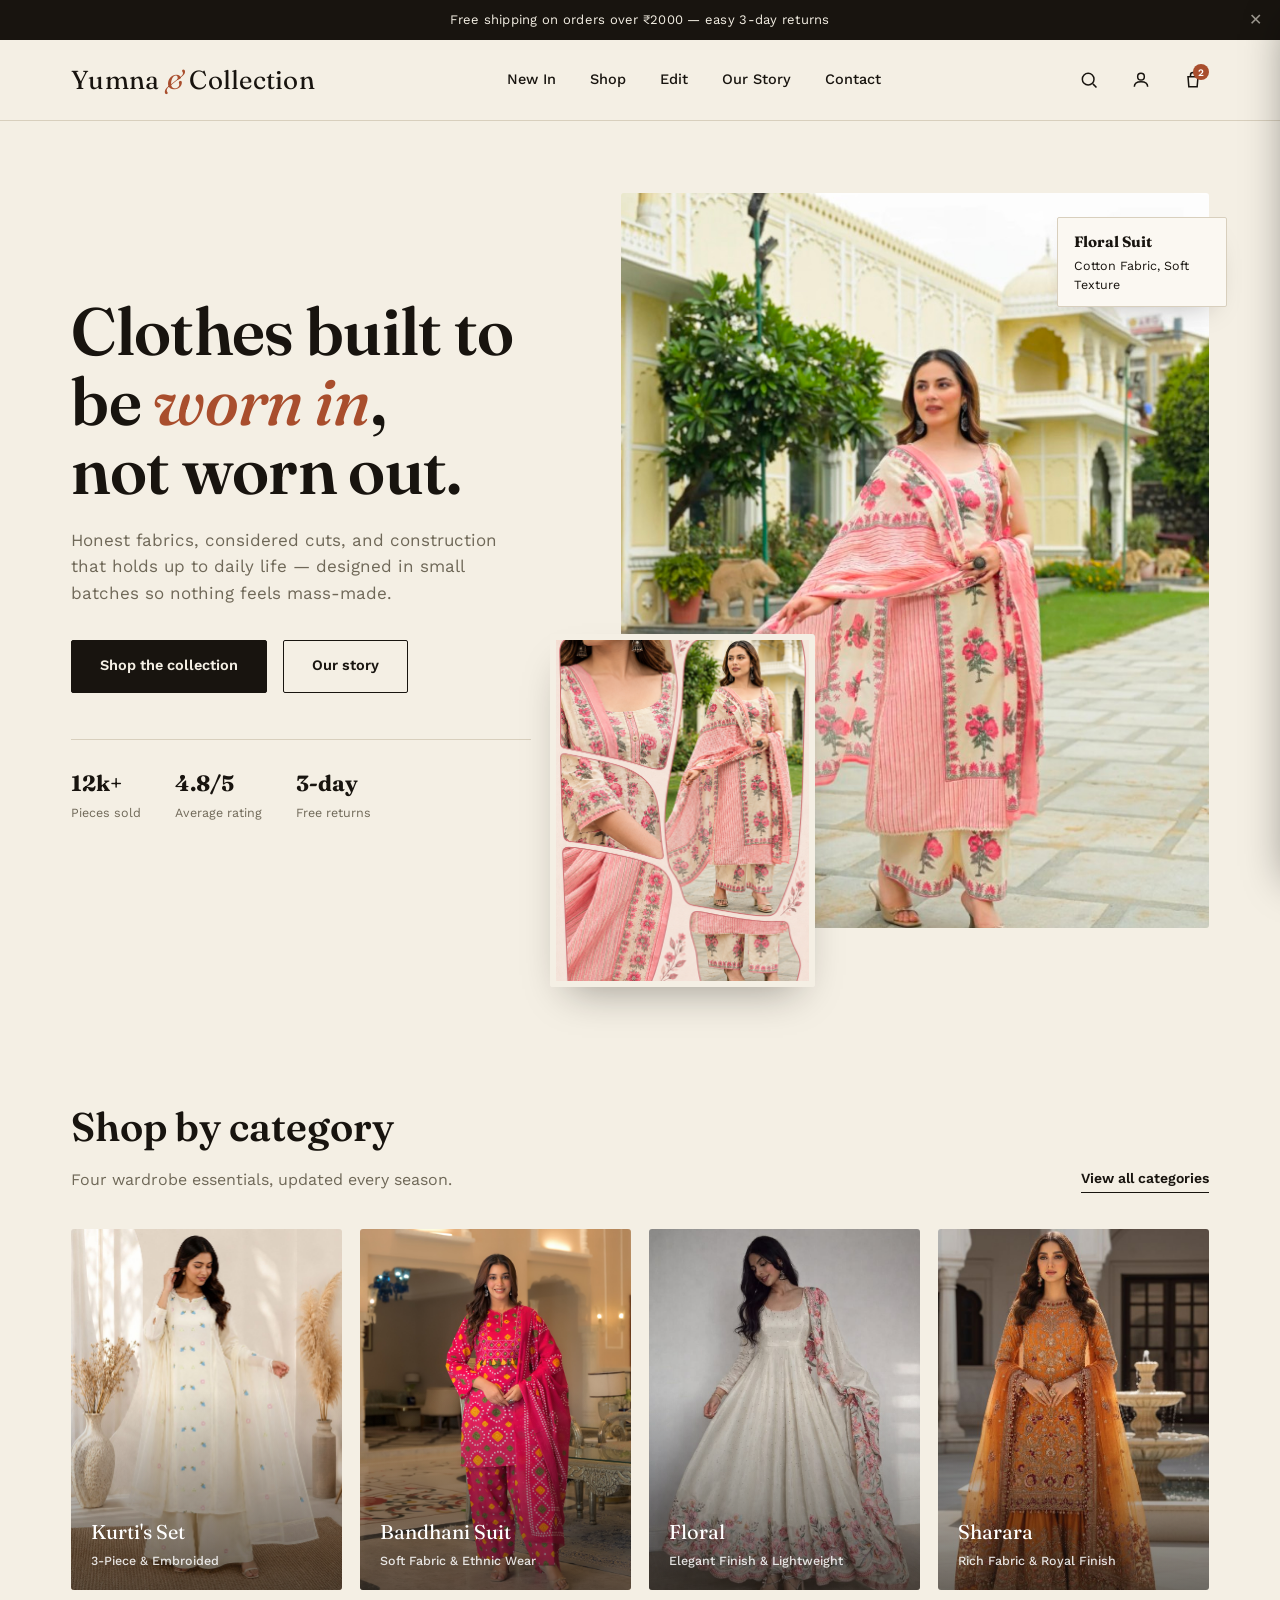
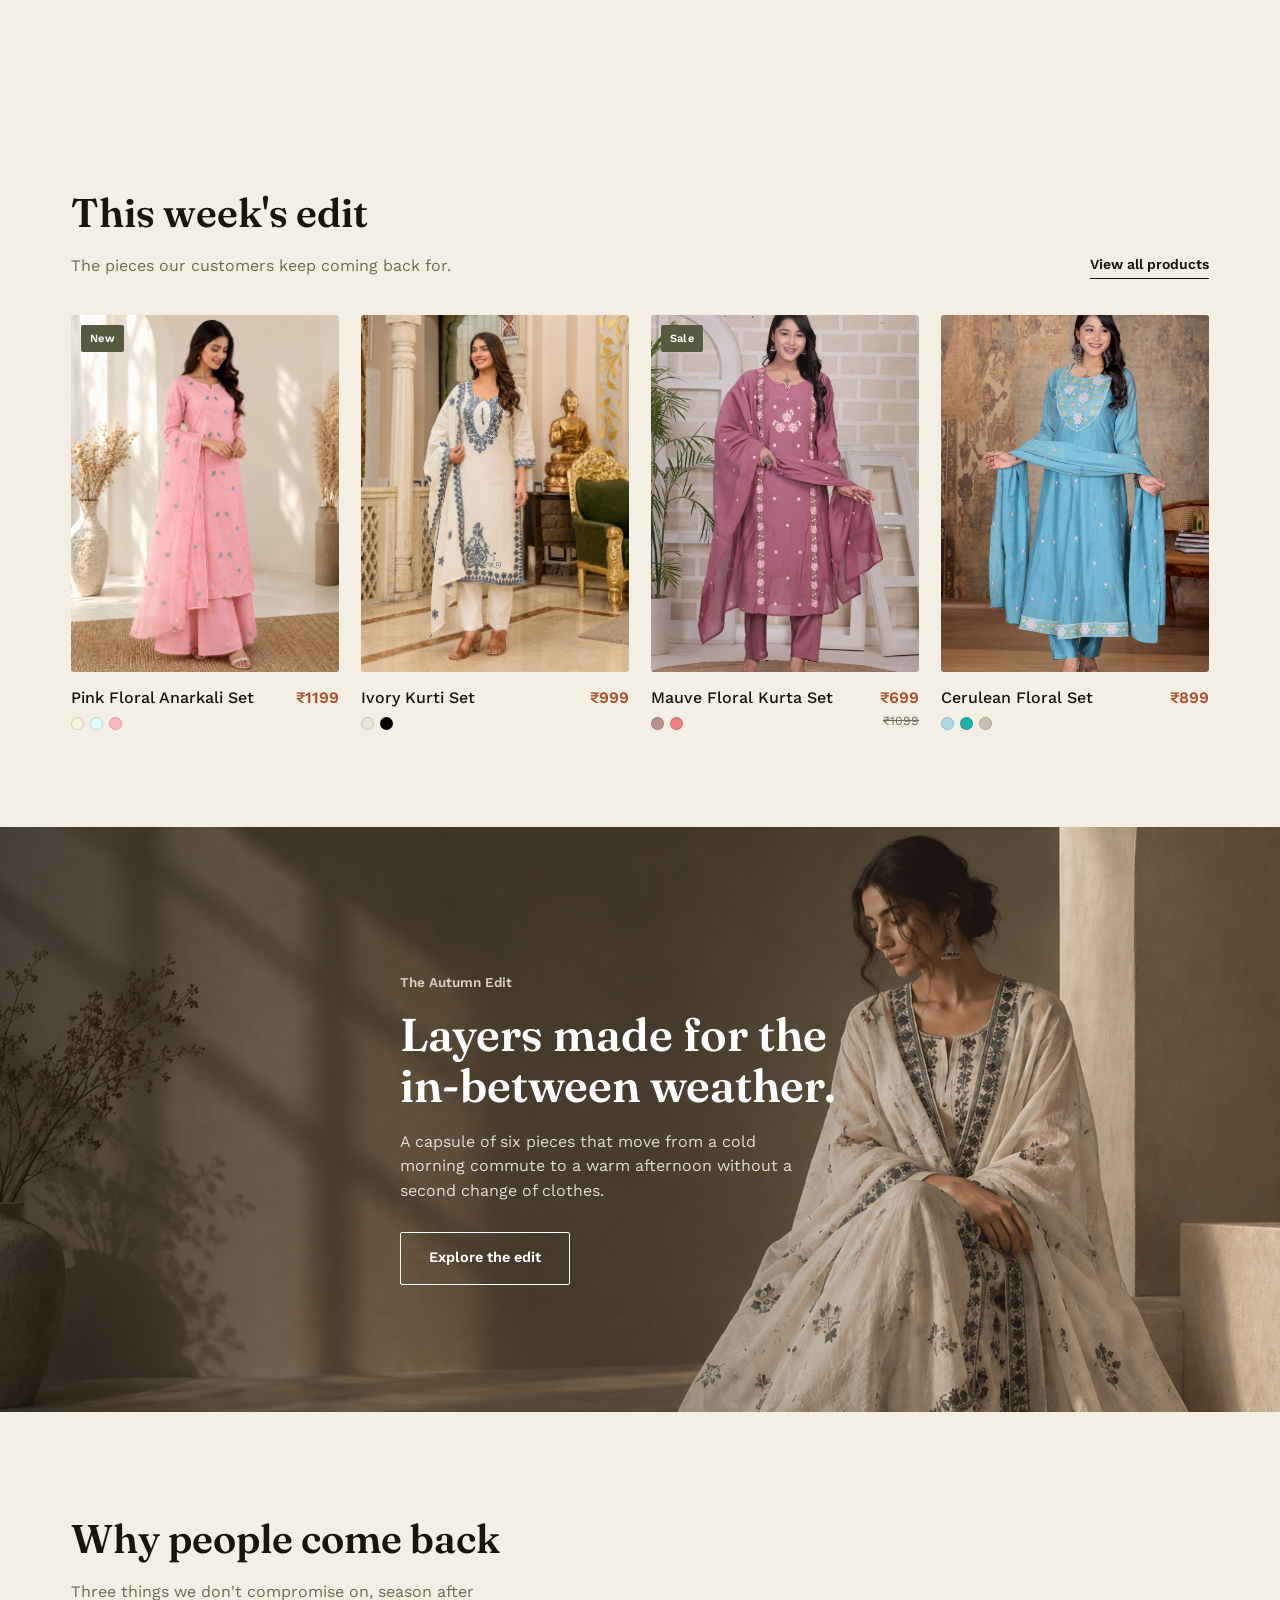
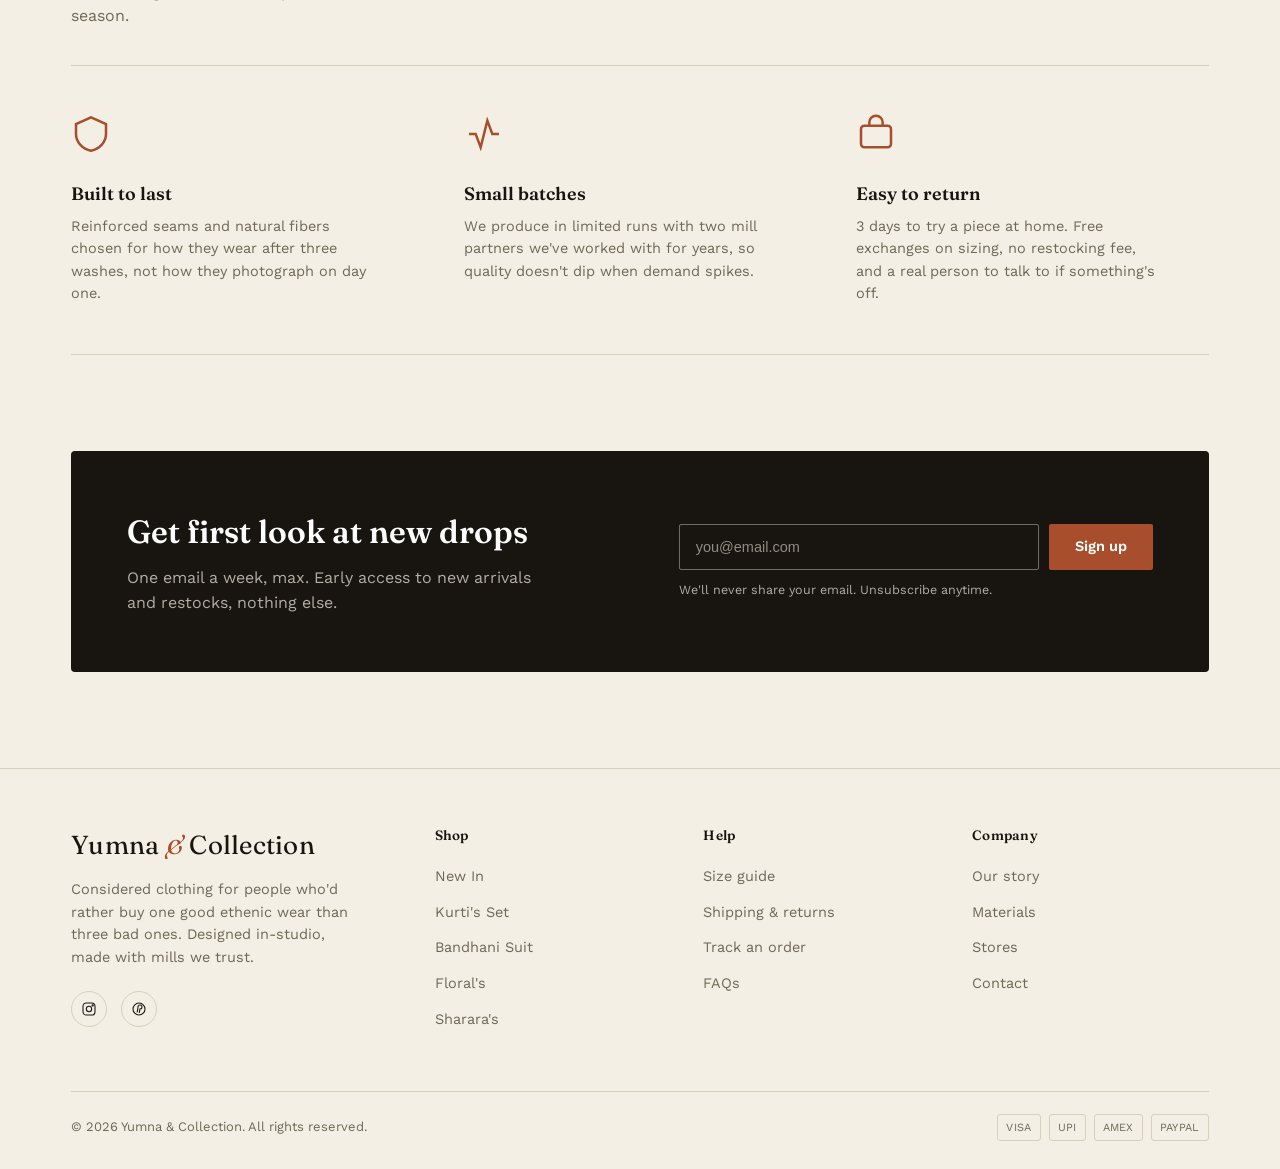
==== commit 359b1279: "5 6" ====
--- a/index.html
+++ b/index.html
@@ -198,7 +198,7 @@
                 <i style="background:rosybrown"></i><i style="background:lightcoral"></i>
               </div>
             </div>
-            <div class="product-price"><span class="now">₹899</span><span class="was">$180</span></div>
+            <div class="product-price"><span class="now">₹699</span><span class="was">₹1099</span></div>
           </div>
         </div>
 
--- a/style.css
+++ b/style.css
@@ -228,6 +228,11 @@
   font-size: 12.5px; max-width: 170px;
   box-shadow: 0 14px 30px -18px rgba(24,20,15,.35);
 }
+.hero-tag:hover{
+  background-color: var(--clay);
+  color: #fff;
+  transition: 0.3s;
+}
 .hero-tag strong{ display:block; font-family: var(--font-display); font-size:15px; margin-bottom:2px; }
 
 @keyframes rise{ to{ opacity:1; transform: translateY(0); } }
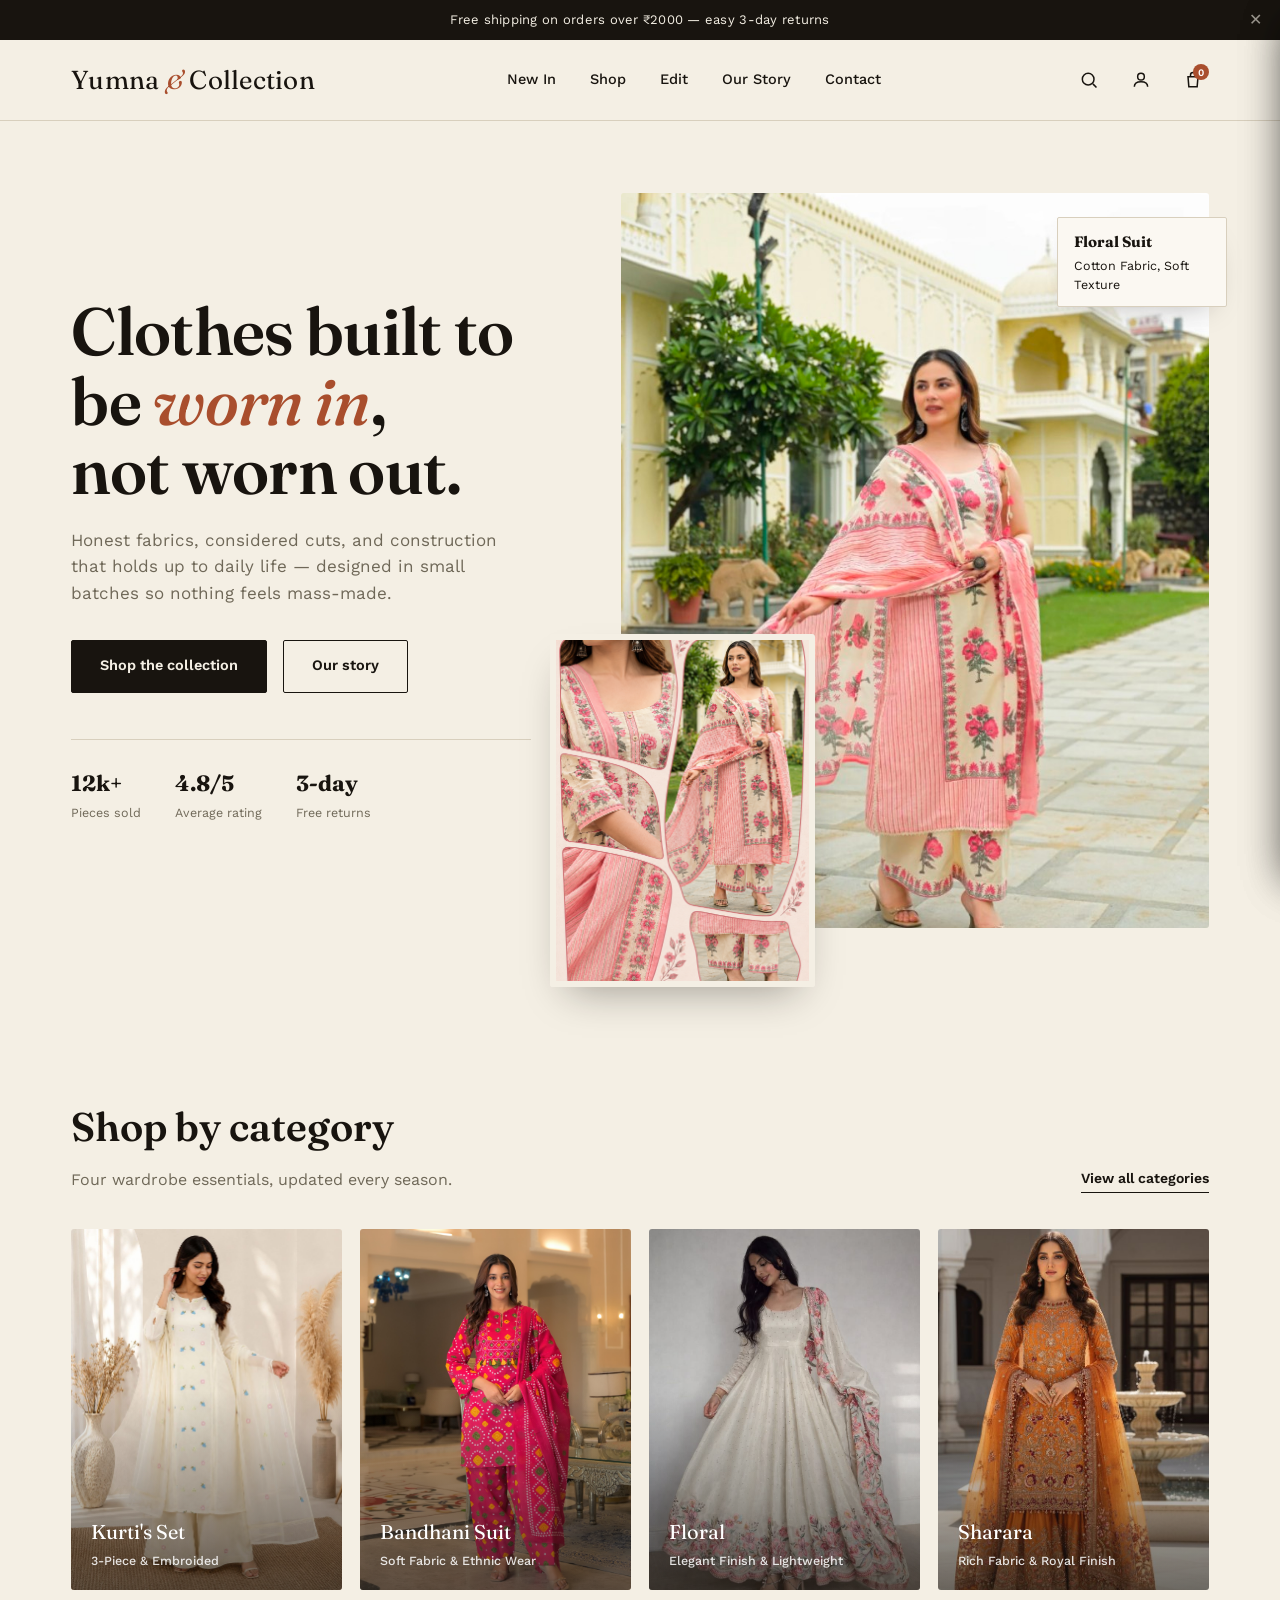
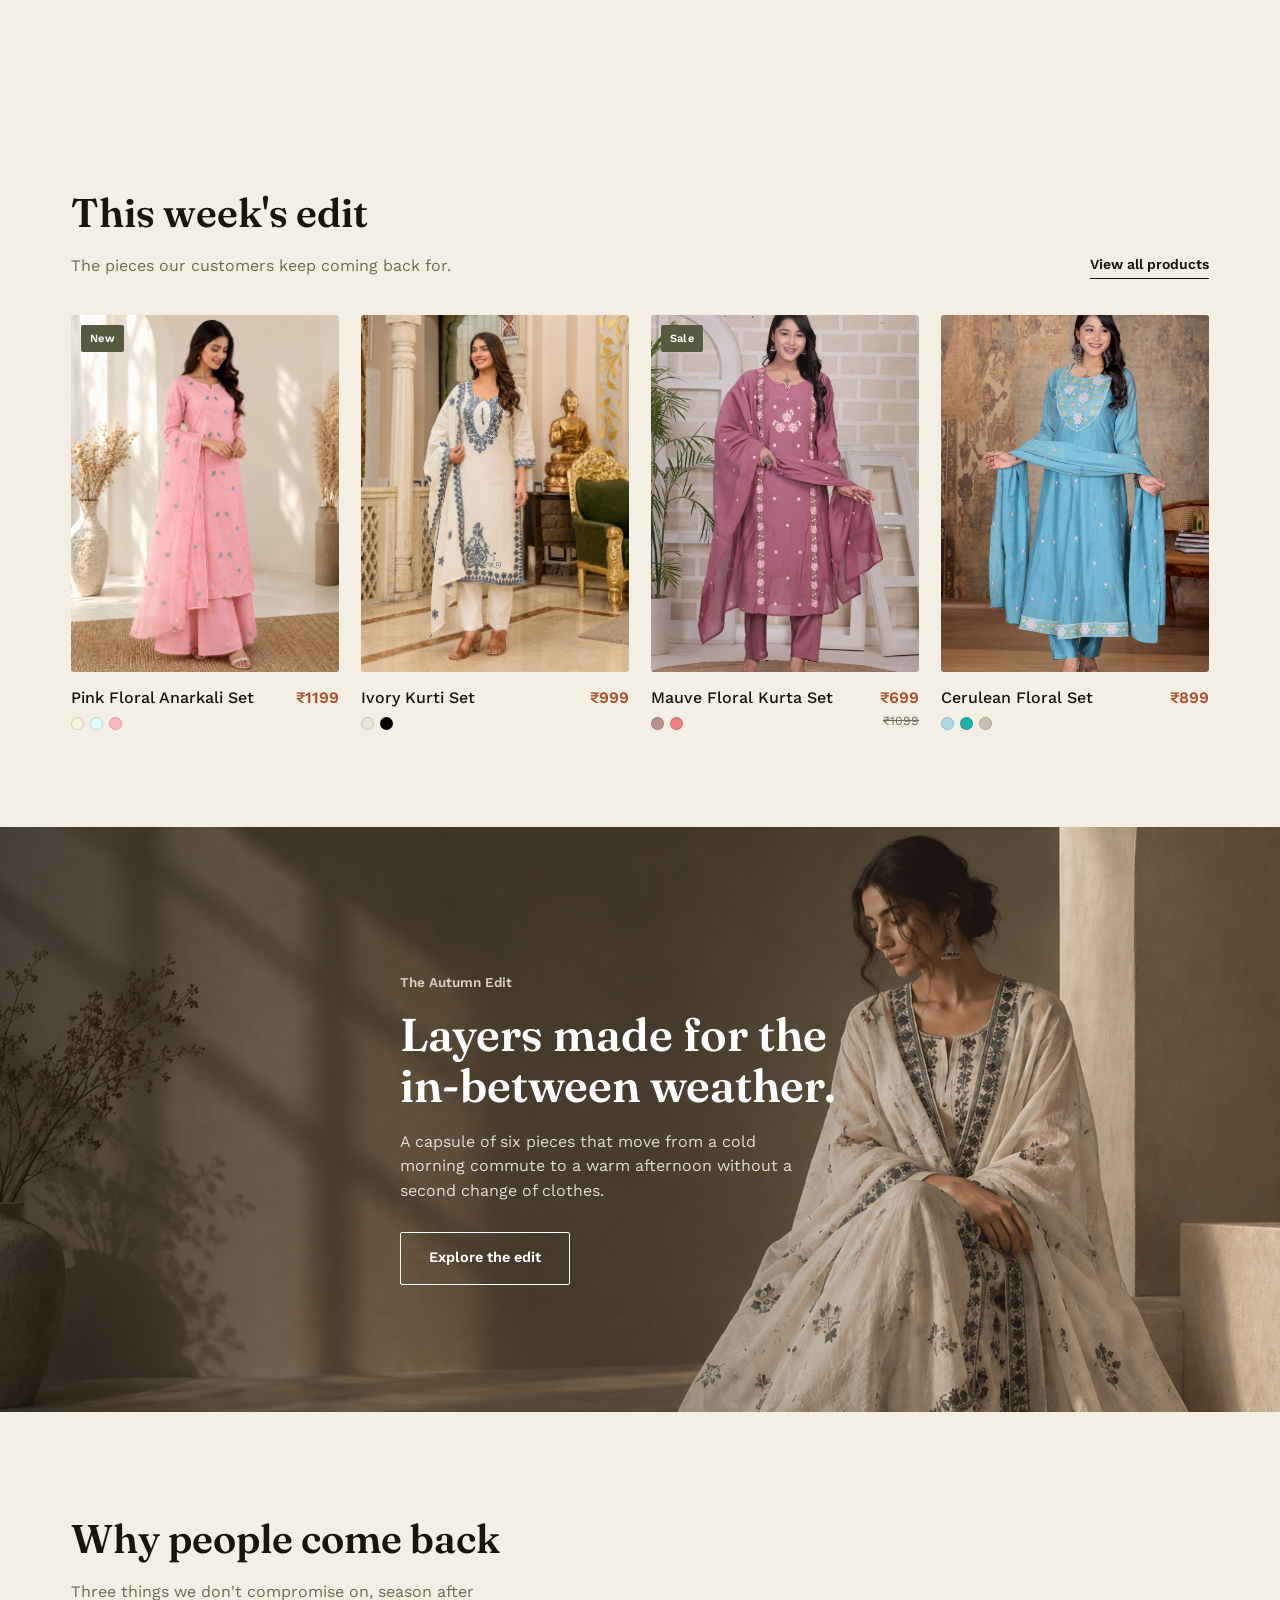
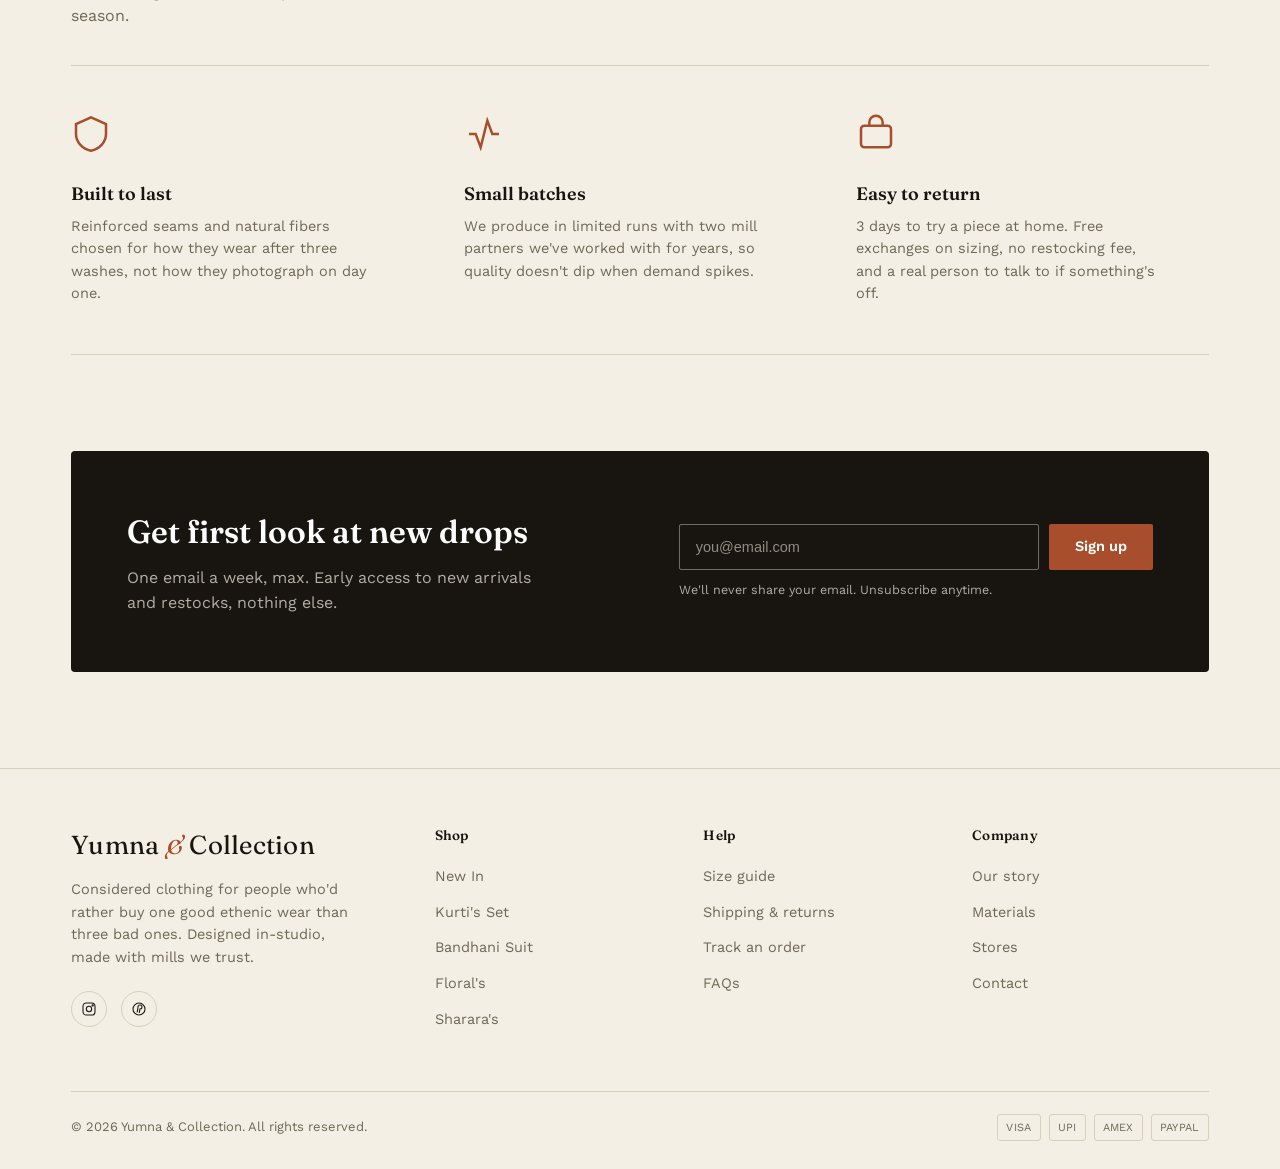
==== commit 3f4271b2: "1 5" ====
--- a/index.html
+++ b/index.html
@@ -38,15 +38,15 @@
     </nav>
 
     <div class="header-actions">
-      <button class="icon-btn" aria-label="Search">
+      <button class="icon-btn" id="searchOpen" aria-label="Search" aria-haspopup="true" aria-expanded="false">
         <svg viewBox="0 0 24 24" fill="none" stroke="currentColor" stroke-width="1.8"><circle cx="11" cy="11" r="7"/><line x1="21" y1="21" x2="16.65" y2="16.65"/></svg>
       </button>
-      <button class="icon-btn" aria-label="Account">
+      <a class="icon-btn" href="login.html" aria-label="Account, sign in or create account">
         <svg viewBox="0 0 24 24" fill="none" stroke="currentColor" stroke-width="1.8"><circle cx="12" cy="8" r="4"/><path d="M4 20c0-4 3.6-6 8-6s8 2 8 6"/></svg>
-      </button>
-      <button class="icon-btn bag-btn" aria-label="Bag, 2 items">
+      </a>
+      <button class="icon-btn bag-btn" id="cartOpen" aria-label="Bag" aria-haspopup="true" aria-expanded="false">
         <svg viewBox="0 0 24 24" fill="none" stroke="currentColor" stroke-width="1.8"><path d="M6 8h12l-1 12H7L6 8Z"/><path d="M9 8V6a3 3 0 0 1 6 0v2"/></svg>
-        <span class="bag-count">2</span>
+        <span class="bag-count" id="bagCount" hidden>0</span>
       </button>
     </div>
   </div>
@@ -56,7 +56,7 @@
 <div class="scrim" id="scrim"></div>
 <aside class="mobile-panel" id="mobilePanel">
   <div class="mobile-panel-head">
-    <span class="brand-mark" style="font-size:20px;">Ashford <em>&amp;</em> Vane</span>
+    <span class="brand-mark" style="font-size:20px;">Yumna <em>&amp;</em> Collection</span>
     <button class="icon-btn" id="panelClose" aria-label="Close menu">✕</button>
   </div>
   <nav aria-label="Mobile">
@@ -65,7 +65,46 @@
     <a href="#lookbook">Edit</a>
     <a href="#story">Our Story</a>
     <a href="#contact">Contact</a>
+    <a href="login.html">Account</a>
   </nav>
+</aside>
+
+<!-- ================= SEARCH OVERLAY ================= -->
+<!-- Filters the products already in the page (see .product-card below) — no backend needed. -->
+<div class="search-overlay" id="searchOverlay">
+  <div class="wrap search-overlay-inner">
+    <div class="search-field">
+      <svg viewBox="0 0 24 24" fill="none" stroke="currentColor" stroke-width="1.8"><circle cx="11" cy="11" r="7"/><line x1="21" y1="21" x2="16.65" y2="16.65"/></svg>
+      <input type="text" id="searchInput" placeholder="Search products…" autocomplete="off" aria-label="Search products">
+      <button class="icon-btn" id="searchClose" aria-label="Close search">✕</button>
+    </div>
+    <p class="search-hint" id="searchHint">Start typing to search across all products.</p>
+    <div class="search-results" id="searchResults"></div>
+  </div>
+</div>
+
+<!-- ================= CART DRAWER ================= -->
+<!-- Client-side cart: items are stored in the browser's localStorage under "yc_cart",
+     so they persist between visits on the same device/browser. There is no server or
+     payment processing here — wire the "Checkout" button to your real checkout flow
+     (Stripe Checkout, a WhatsApp order-message link, your own backend, etc.) when ready. -->
+<div class="scrim" id="cartScrim"></div>
+<aside class="cart-drawer" id="cartDrawer" aria-label="Shopping bag">
+  <div class="cart-head">
+    <h3>Your Bag</h3>
+    <button class="icon-btn" id="cartClose" aria-label="Close bag">✕</button>
+  </div>
+  <div class="cart-items" id="cartItems"><!-- populated by script.js --></div>
+  <div class="cart-empty" id="cartEmpty">
+    <p>Your bag is empty.</p>
+  </div>
+  <div class="cart-footer" id="cartFooter">
+    <div class="cart-subtotal">
+      <span>Subtotal</span>
+      <strong id="cartSubtotal">₹0</strong>
+    </div>
+    <button class="btn btn-primary cart-checkout" id="cartCheckout">Checkout</button>
+  </div>
 </aside>
 
 <main id="top">
@@ -90,11 +129,11 @@
       <div class="hero-media">
         <!-- REPLACE: main hero photo, portrait crop, ~1000x1250px -->
         <div class="frame-1">
-          <img class="ph" src="home/image/frame-1.jfif" alt="Model wearing the new autumn collection">
+          <img class="ph" src="home/image/frame-1.jfif" alt="Floral Suit">
         </div>
         <!-- REPLACE: secondary detail photo, ~600x800px -->
         <div class="frame-2">
-          <img class="ph" src="home/image/detailed-shot.png" alt="Fabric and stitching detail">
+          <img class="ph" src="home/image/detailed-shot.png" alt="Floral Suit Detailed">
         </div>
         <div class="hero-tag"><strong>Floral Suit</strong>Cotton Fabric, Soft Texture</div>
       </div>
@@ -109,25 +148,27 @@
           <h2>Shop by category</h2>
           <p>Four wardrobe essentials, updated every season.</p>
         </div>
-        <a href="#" class="section-link">View all categories</a>
+        <a href="category.html" class="section-link">View all categories</a>
       </div>
 
       <div class="category-rail">
-        <!-- Each category-card: REPLACE image + label -->
-        <a href="#" class="category-card">
-          <img class="ph" src="home/image/kurti.jfif" alt="Outerwear">
+        <!-- Each category-card: REPLACE image + label. The href's ?cat= value
+             must match a data-cat on a .category-tab in category.html, and
+             a data-category on the matching .product-card below. -->
+        <a href="category.html?cat=kurti" class="category-card">
+          <img class="ph" src="home/image/kurti.jfif" alt="kurti">
           <span class="label">Kurti's Set<span>3-Piece &amp; Embroided</span></span>
         </a>
-        <a href="#" class="category-card">
-          <img class="ph" src="home/image/bandhani.png" alt="Shirts">
+        <a href="category.html?cat=bandhani" class="category-card">
+          <img class="ph" src="home/image/bandhani.png" alt="Bandhani">
           <span class="label">Bandhani Suit<span>Soft Fabric &amp; Ethnic Wear</span></span>
         </a>
-        <a href="#" class="category-card">
-          <img class="ph" src="home/image/anarkali.png" alt="Trousers">
+        <a href="category.html?cat=floral" class="category-card">
+          <img class="ph" src="home/image/anarkali.png" alt="Anarkali">
           <span class="label">Floral<span>Elegant Finish &amp; Lightweight</span></span>
         </a>
-        <a href="#" class="category-card">
-          <img class="ph" src="home/image/sharara.png" alt="Knitwear">
+        <a href="category.html?cat=sharara" class="category-card">
+          <img class="ph" src="home/image/sharara.png" alt="Sharara">
           <span class="label">Sharara<span>Rich Fabric &amp; Royal Finish</span></span>
         </a>
       </div>
@@ -142,18 +183,20 @@
           <h2>This week's edit</h2>
           <p>The pieces our customers keep coming back for.</p>
         </div>
-        <a href="#" class="section-link">View all products</a>
+        <a href="category.html" class="section-link">View all products</a>
       </div>
 
       <div class="product-grid">
 
         <!-- PRODUCT CARD — duplicate this block for each product.
-             Swap the two images (main + alt shown on hover), name, price, and colors. -->
-        <div class="product-card">
+             Swap the two images (main + alt shown on hover), name, price, and colors.
+             data-id / data-name / data-price / data-image are read by script.js for the search bar —
+             keep data-id unique per card and data-price a plain number (no ₹ sign). -->
+        <div class="product-card" data-id="p1" data-name="Pink Floral Anarkali Set" data-price="1199" data-image="home/image/ph-main1.png" data-category="floral">
           <div class="product-media">
             <span class="product-tag">New</span>
-            <img class="ph main" src="home/image/ph-main1.png" alt="Waxed field jacket, front view">
-            <img class="ph alt" src="home/image/ph-alt1.png" alt="Waxed field jacket, back view">
+            <img class="ph main" src="home/image/ph-main1.png" alt="Pink Floral Anarkali Set">
+            <img class="ph alt" src="home/image/ph-alt1.png" alt="Pink Floral Anarkali Set Backview">
             <button class="product-quickadd">Quick add</button>
           </div>
           <div class="product-info">
@@ -167,10 +210,10 @@
           </div>
         </div>
 
-        <div class="product-card">
+        <div class="product-card" data-id="p2" data-name="Ivory Kurti Set" data-price="999" data-image="home/image/ph-main2.png" data-category="kurti">
           <div class="product-media">
-            <img class="ph main" src="home/image/ph-main2.png" alt="Cotton oxford shirt, front view">
-            <img class="ph alt" src="home/image/ph-alt2.png" alt="Cotton oxford shirt, back view">
+            <img class="ph main" src="home/image/ph-main2.png" alt="Ivory Kurti Set">
+            <img class="ph alt" src="home/image/ph-alt2.png" alt="Ivory Kurti Set backview">
             <button class="product-quickadd">Quick add</button>
           </div>
           <div class="product-info">
@@ -184,11 +227,11 @@
           </div>
         </div>
 
-        <div class="product-card">
+        <div class="product-card" data-id="p3" data-name="Mauve Floral Kurta Set" data-price="699" data-image="home/image/ph-main3.jpeg" data-category="kurti">
           <div class="product-media">
             <span class="product-tag">Sale</span>
-            <img class="ph main" src="home/image/ph-main3.jpeg" alt="Tailored wool trouser, front view">
-            <img class="ph alt" src="home/image/ph-alt3.png" alt="Tailored wool trouser, back view">
+            <img class="ph main" src="home/image/ph-main3.jpeg" alt="Mauve Floral Kurta Set">
+            <img class="ph alt" src="home/image/ph-alt3.png" alt="Mauve Floral Kurta Set Backview">
             <button class="product-quickadd">Quick add</button>
           </div>
           <div class="product-info">
@@ -202,10 +245,10 @@
           </div>
         </div>
 
-        <div class="product-card">
+        <div class="product-card" data-id="p4" data-name="Cerulean Floral Set" data-price="899" data-image="home/image/ph-main4.jfif" data-category="floral">
           <div class="product-media">
-            <img class="ph main" src="home/image/ph-main4.jfif" alt="Merino crewneck sweater, front view">
-            <img class="ph alt" src="home/image/ph-alt4.png" alt="Merino crewneck sweater, back view">
+            <img class="ph main" src="home/image/ph-main4.jfif" alt="Cerulean Floral Set">
+            <img class="ph alt" src="home/image/ph-alt4.png" alt="Cerulean Floral Set Backview">
             <button class="product-quickadd">Quick add</button>
           </div>
           <div class="product-info">
@@ -326,10 +369,10 @@
         <h4>Shop</h4>
         <ul>
           <li><a href="#bestsellers">New In</a></li>
-          <li><a href="#category">Kurti's Set</a></li>
-          <li><a href="#category">Bandhani Suit</a></li>
-          <li><a href="#category">Floral's</li>
-          <li><a href="#category">Sharara's</a></li>
+          <li><a href="category.html?cat=kurti">Kurti's Set</a></li>
+          <li><a href="category.html?cat=bandhani">Bandhani Suit</a></li>
+          <li><a href="category.html?cat=floral">Floral's</a></li>
+          <li><a href="category.html?cat=sharara">Sharara's</a></li>
         </ul>
       </div>
 
--- a/style.css
+++ b/style.css
@@ -473,4 +473,239 @@
   position:fixed; inset:0; background: rgba(24,20,15,.4); z-index:80;
   opacity:0; pointer-events:none; transition: opacity .3s ease;
 }
-.scrim.is-visible{ opacity:1; pointer-events:auto; }+.scrim.is-visible{ opacity:1; pointer-events:auto; }
+/* =====================================================================
+   SEARCH OVERLAY
+   Paste this whole block onto the END of your existing style.css.
+   It relies on --ivory, --clay, --font-display, --font-body and
+   .icon-btn / .wrap already being defined earlier in that file.
+===================================================================== */
+.search-overlay{
+  position: fixed; inset: 0; z-index: 95;
+  background: rgba(24,20,15,.92);
+  color: var(--ivory);
+  opacity: 0; pointer-events: none;
+  transform: translateY(-8px);
+  transition: opacity .25s ease, transform .25s ease;
+  overflow-y: auto;
+}
+.search-overlay.is-open{ opacity: 1; pointer-events: auto; transform: translateY(0); }
+.search-overlay-inner{ padding-block: clamp(60px, 10vh, 110px) 60px; }
+
+.search-field{
+  display:flex; align-items:center; gap: 16px;
+  border-bottom: 1px solid rgba(244,239,228,.35);
+  padding-bottom: 18px;
+}
+.search-field svg{ width:22px; height:22px; flex-shrink:0; opacity:.8; }
+.search-field input{
+  flex:1; background:none; border:none; color:#fff;
+  font-family: var(--font-display); font-size: clamp(22px, 3.4vw, 34px);
+  outline: none;
+}
+.search-field input::placeholder{ color: rgba(244,239,228,.45); }
+.search-field .icon-btn{ color:#fff; }
+
+.search-hint{ margin-top: 18px; font-size: 13.5px; color: rgba(244,239,228,.55); }
+
+.search-results{ margin-top: 26px; display:flex; flex-direction:column; gap: 4px; }
+.search-result{
+  display:flex; align-items:center; gap: 16px; width:100%;
+  padding: 12px 8px; border-radius: 3px; text-align:left;
+  background:none; border:none; color:inherit; font:inherit;
+  transition: background .15s ease;
+}
+.search-result:hover, .search-result:focus-visible{ background: rgba(244,239,228,.08); }
+.search-result img{
+  width: 52px; height: 66px; object-fit: cover; border-radius: 2px; flex-shrink:0;
+}
+.search-result .sr-info{ flex:1; min-width:0; }
+.search-result .sr-info h4{ font-family: var(--font-body); font-weight:500; font-size:15px; }
+.search-result .sr-price{ font-weight:600; color: var(--clay); font-size:14px; white-space:nowrap; }
+.search-no-results{ font-size: 14px; color: rgba(244,239,228,.6); padding: 12px 8px; }
+
+
+
+
+
+
+
+
+/* Page-specific layout — only used on this page, so it's kept here
+     instead of in style.css. Relies on --ink, --ivory, --paper, --line,
+     --muted, --clay, --font-body, --font-display and .btn / .btn-primary
+     already being defined in style.css. */
+.auth-page{
+    min-height: 100vh;
+    display:flex; align-items:center; justify-content:center;
+    padding: var(--gutter, 24px);
+    background: var(--ivory);
+  }
+  .auth-card{
+    width: 100%; max-width: 420px;
+    background: var(--paper);
+    border: 1px solid var(--line);
+    border-radius: 4px;
+    padding: clamp(28px, 5vw, 44px);
+  }
+  .auth-brand{ text-align:center; margin-bottom: 30px; }
+  .auth-brand .brand-mark{ font-size: 24px; }
+  .auth-tabs{
+    display:flex; border: 1px solid var(--line); border-radius: 3px;
+    overflow:hidden; margin-bottom: 28px;
+  }
+  .auth-tabs button{
+    flex:1; padding: 12px; font-size: 14px; font-weight:600;
+    background: transparent; border:none; color: var(--muted);
+    transition: background .2s ease, color .2s ease;
+  }
+  .auth-tabs button.is-active{ background: var(--ink); color: var(--ivory); }
+  .auth-form{ display:none; flex-direction:column; gap: 16px; }
+  .auth-form.is-active{ display:flex; }
+  .auth-field{ display:flex; flex-direction:column; gap: 6px; }
+  .auth-field label{ font-size: 13px; font-weight:600; }
+  .auth-field input{
+    padding: 12px 14px; border: 1px solid var(--line); border-radius: 2px;
+    font-family: var(--font-body); font-size: 14.5px; background: var(--ivory);
+  }
+  .auth-field input:focus{ outline: none; border-color: var(--ink); }
+  .auth-error{ font-size: 12.5px; color: var(--clay); min-height: 16px; }
+  .auth-submit{ margin-top: 4px; justify-content:center; }
+  .auth-foot{
+    text-align:center; margin-top: 22px; font-size: 13.5px; color: var(--muted);
+  }
+  .auth-foot a{ font-weight:600; color: var(--ink); border-bottom: 1px solid var(--ink); }
+  .auth-back{
+    display:inline-flex; align-items:center; gap:8px;
+    font-size: 13.5px; margin-bottom: 22px; color: var(--muted);
+  }
+  .auth-back:hover{ color: var(--ink); }
+
+
+  /* =====================================================================
+   CART DRAWER
+   Paste this whole block onto the END of your existing style.css,
+   after the search-overlay block you added earlier.
+   Relies on --ink, --ivory, --paper, --line, --muted, --clay,
+   --font-display, --font-body, .icon-btn, .btn, .btn-primary and
+   .scrim (used by your mobile menu) already being defined.
+===================================================================== */
+.cart-drawer{
+  position: fixed; inset: 0 0 0 auto; width: min(420px, 92vw);
+  background: var(--ivory); z-index: 96;
+  transform: translateX(100%); transition: transform .3s ease;
+  display:flex; flex-direction:column;
+  box-shadow: -14px 0 40px -20px rgba(0,0,0,.4);
+}
+.cart-drawer.is-open{ transform: translateX(0); }
+
+.cart-head{
+  display:flex; align-items:center; justify-content:space-between;
+  padding: 22px var(--gutter, 24px);
+  border-bottom: 1px solid var(--line);
+}
+.cart-head h3{ font-size: 20px; }
+
+.cart-items{
+  flex:1; overflow-y:auto; padding: 12px var(--gutter, 24px);
+  display:flex; flex-direction:column; gap: 18px;
+}
+.cart-line{
+  display:flex; gap: 14px; padding-block: 14px;
+  border-bottom: 1px solid var(--line);
+}
+.cart-line img{
+  width: 68px; height: 86px; object-fit:cover; border-radius:2px; flex-shrink:0;
+  background: var(--paper);
+}
+.cart-line-info{ flex:1; display:flex; flex-direction:column; gap:6px; min-width:0; }
+.cart-line-info h4{ font-family: var(--font-body); font-weight:500; font-size:15px; }
+.cart-line-info .cart-line-price{ font-size: 13.5px; color: var(--muted); }
+.cart-line-controls{
+  display:flex; align-items:center; justify-content:space-between; margin-top:auto;
+}
+.qty-stepper{
+  display:flex; align-items:center; border:1px solid var(--line); border-radius:2px;
+}
+.qty-stepper button{
+  background:none; border:none; width:26px; height:26px; font-size:15px; line-height:1;
+  display:flex; align-items:center; justify-content:center; color: var(--ink);
+}
+.qty-stepper button:hover{ background: var(--paper); }
+.qty-stepper span{ min-width: 22px; text-align:center; font-size:13.5px; }
+.cart-line-remove{
+  background:none; border:none; font-size:12.5px; color: var(--muted);
+  text-decoration:underline; text-underline-offset:2px;
+}
+.cart-line-remove:hover{ color: var(--clay); }
+
+.cart-empty{
+  flex:1; display:flex; align-items:center; justify-content:center;
+  color: var(--muted); font-size:14.5px; padding: 40px var(--gutter, 24px);
+}
+
+.cart-footer{
+  padding: 20px var(--gutter, 24px) 26px;
+  border-top: 1px solid var(--line);
+}
+.cart-subtotal{
+  display:flex; justify-content:space-between; align-items:center;
+  font-size: 15px; margin-bottom: 16px;
+}
+.cart-subtotal strong{ font-family: var(--font-display); font-size: 19px; }
+.cart-checkout{ width:100%; justify-content:center; }
+
+.icon-btn.bag-btn{ position: relative; }
+
+@media (max-width: 480px){
+  .cart-drawer{ width: 100vw; }
+}
+
+
+
+
+/* =====================================================================
+   CATEGORY PAGE (category.html)
+   Paste this whole block onto the END of your existing style.css,
+   after the search-overlay and cart-drawer blocks you added earlier.
+   Relies on --ink, --ivory, --muted, --line, --clay, --font-display
+   already being defined.
+===================================================================== */
+.category-page-head{ padding-bottom: 32px; }
+.breadcrumb{
+  font-size: 13px; color: var(--muted); margin-bottom: 14px;
+}
+.breadcrumb a{ color: var(--muted); text-decoration: underline; text-underline-offset: 2px; }
+.breadcrumb a:hover{ color: var(--ink); }
+
+.category-page-head h1{ font-size: clamp(28px, 3.6vw, 42px); }
+.category-page-head .lede{ color: var(--muted); margin-top: 10px; max-width: 46ch; }
+
+.category-tabs{
+  display:flex; flex-wrap:wrap; gap: 10px;
+  margin-top: 26px;
+}
+.category-tab{
+  padding: 10px 18px;
+  border: 1px solid var(--line);
+  border-radius: 999px;
+  background: transparent;
+  font-size: 13.5px; font-weight: 600;
+  color: var(--muted);
+  transition: background .2s ease, color .2s ease, border-color .2s ease;
+}
+.category-tab:hover{ border-color: var(--ink); color: var(--ink); }
+.category-tab.is-active{
+  background: var(--ink); border-color: var(--ink); color: var(--ivory);
+}
+
+.category-empty{
+  text-align:center; color: var(--muted); font-size: 14.5px;
+  padding: 60px 20px; border: 1px dashed var(--line); border-radius: 4px;
+  margin-bottom: 12px;
+}
+
+@media (max-width: 640px){
+  .category-tabs{ gap: 8px; }
+  .category-tab{ padding: 9px 14px; font-size: 13px; }
+}
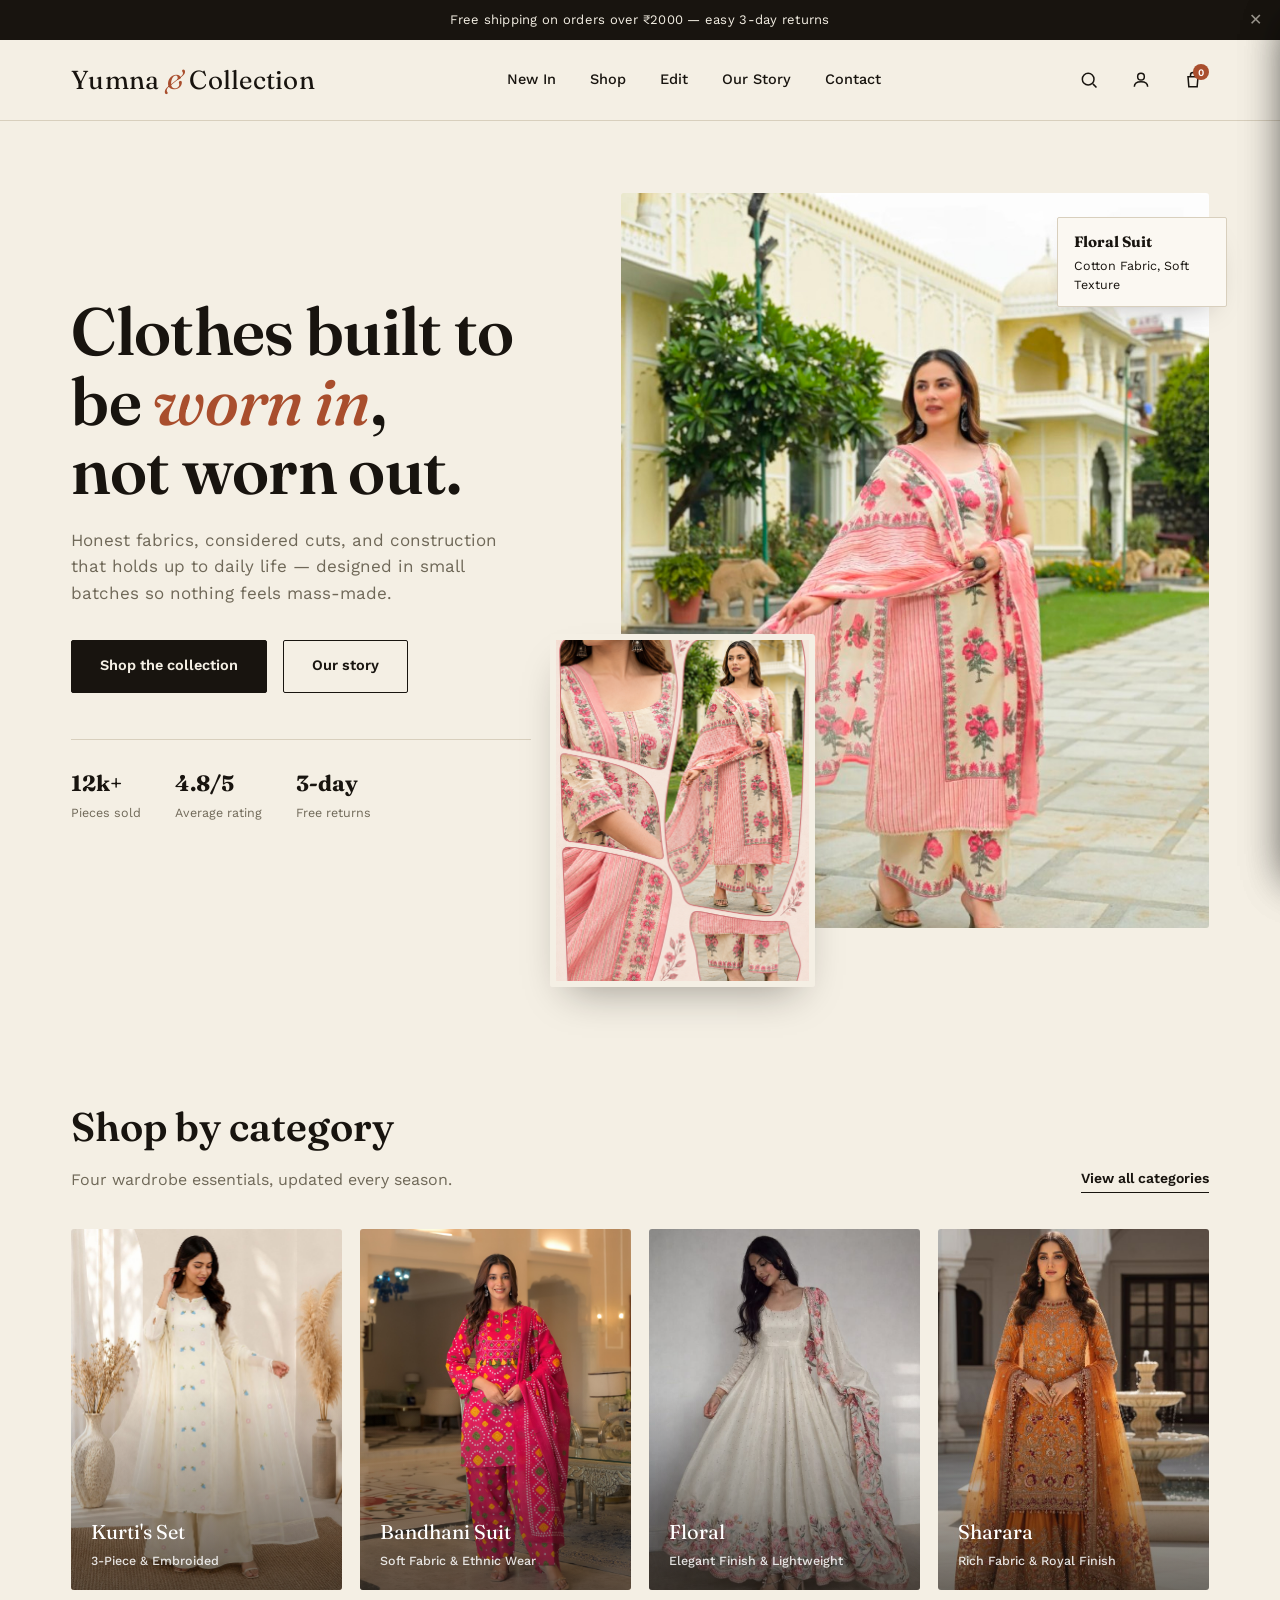
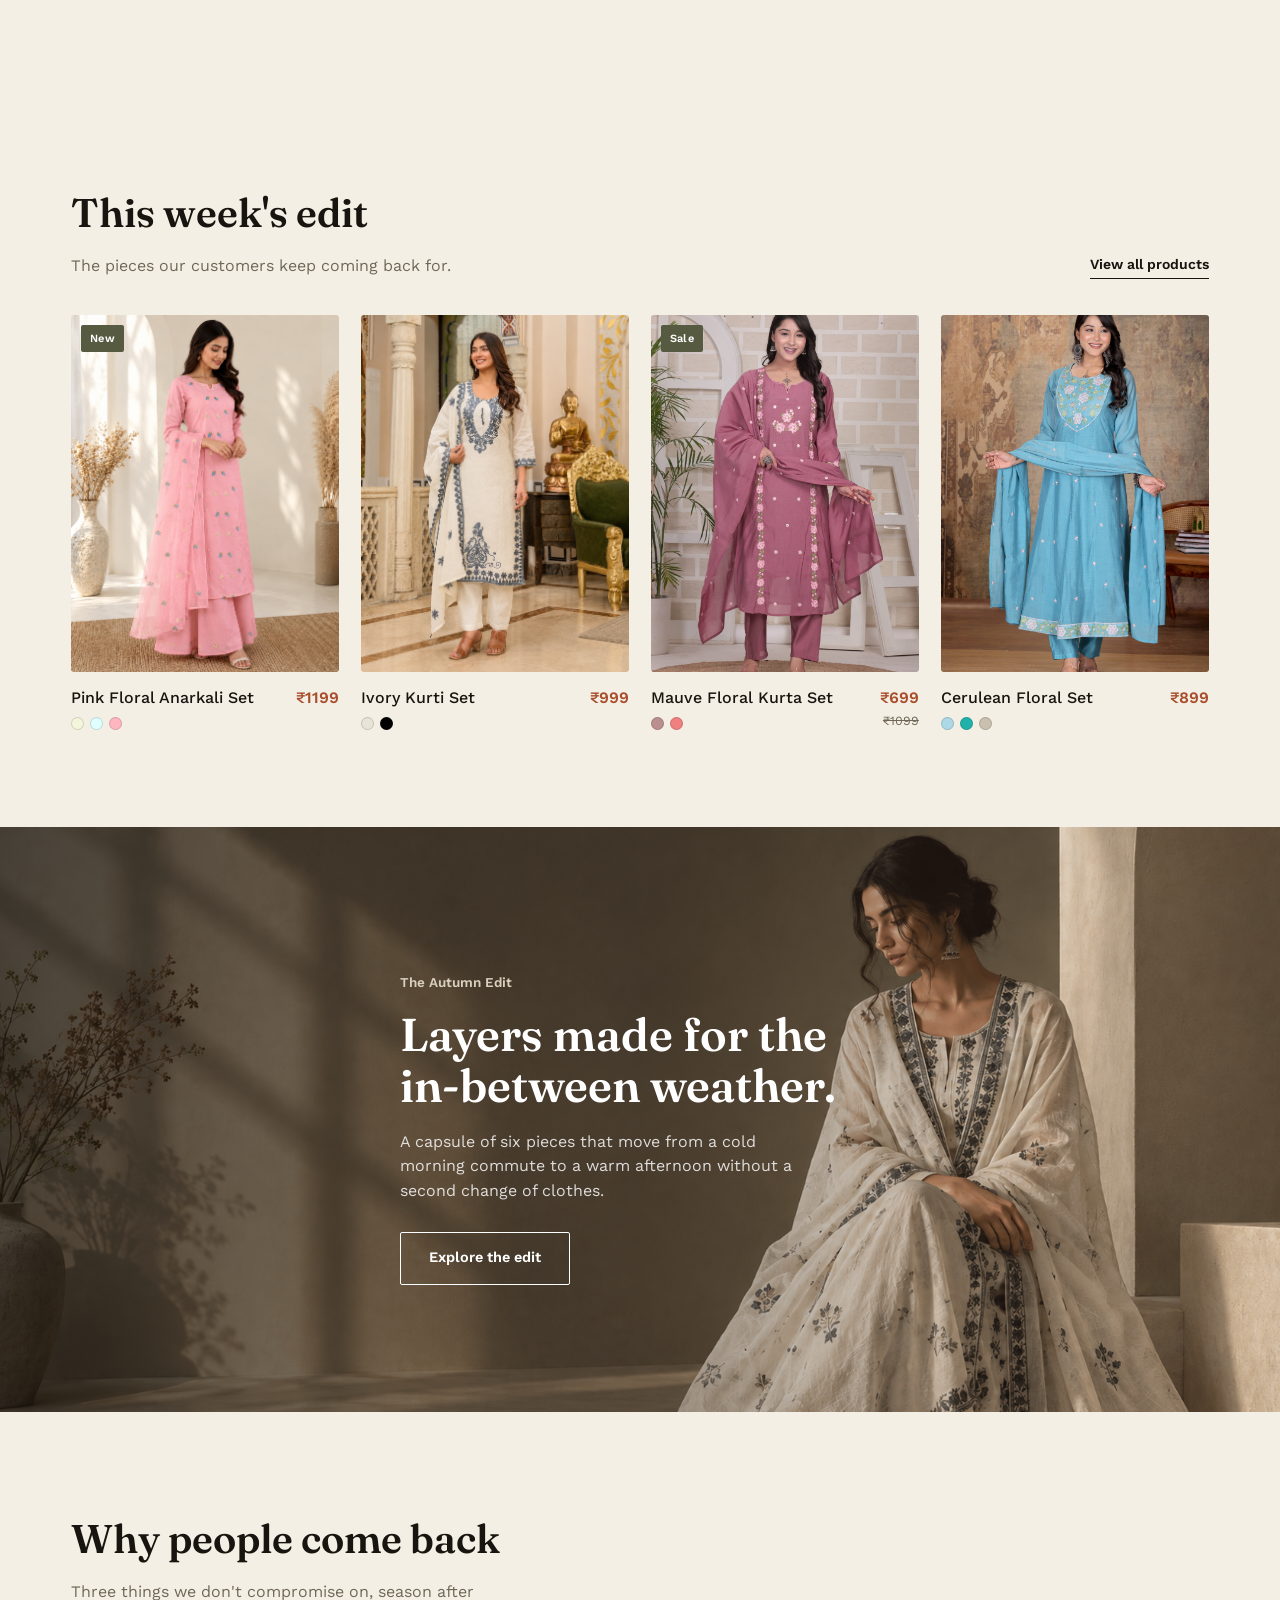
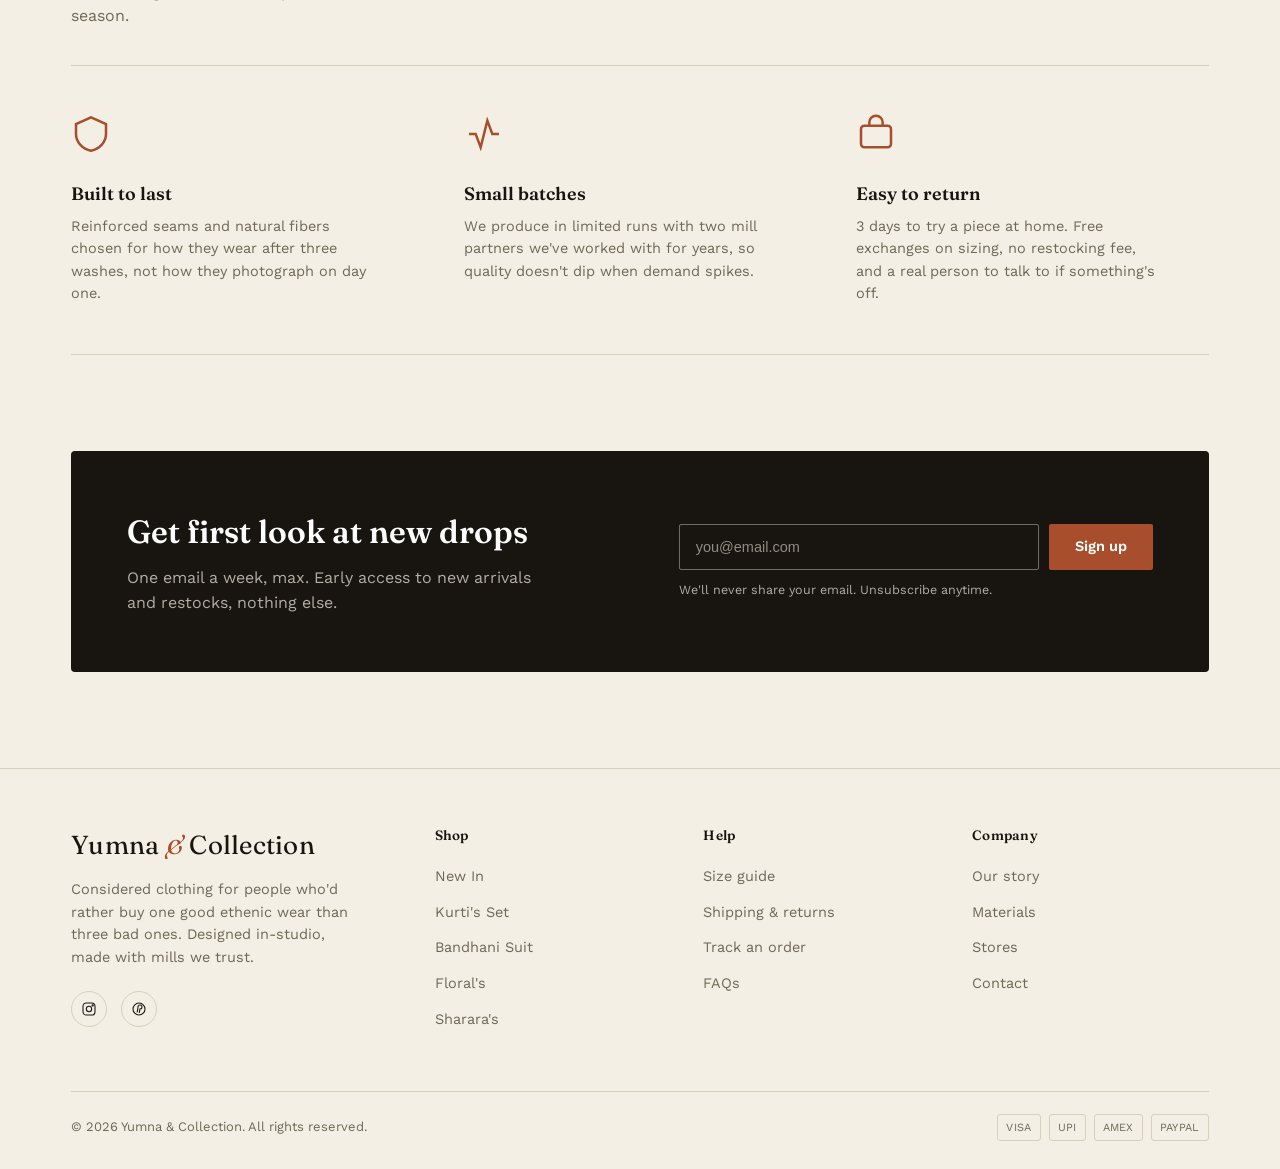
==== commit 2cda858f: "1 2" ====
--- a/index.html
+++ b/index.html
@@ -6,7 +6,6 @@
     <title>Yumna Collection</title>
     <meta name="description" content="Yumna Collection — considered clothing, cut for everyday wear.">
     <link rel="stylesheet" href="style.css">
-    <link rel="stylesheet" href="responsive.css">
     <script src="script.js" defer></script>
     <link rel="preconnect" href="https://fonts.googleapis.com">
 <link rel="preconnect" href="https://fonts.gstatic.com" crossorigin>
@@ -107,6 +106,190 @@
   </div>
 </aside>
 
+<!-- ================= SIZE GUIDE MODAL ================= -->
+<!-- REPLACE the numbers in the table below with your brand's real measurements
+     (all placeholder for now). Add/remove <tr> rows if your sizes differ. -->
+<div class="scrim" id="sizeGuideScrim"></div>
+<div class="modal" id="sizeGuideModal" role="dialog" aria-modal="true" aria-labelledby="sizeGuideTitle">
+  <div class="modal-head">
+    <h3 id="sizeGuideTitle">Size Guide</h3>
+    <button class="icon-btn" id="sizeGuideClose" aria-label="Close size guide">✕</button>
+  </div>
+  <div class="modal-body">
+    <p class="modal-note">All measurements are in inches. If you're between two sizes, we recommend sizing up.</p>
+    <div class="size-table-wrap">
+      <table class="size-table">
+        <thead>
+          <tr><th>Size</th><th>Bust</th><th>Waist</th><th>Hip</th><th>Shoulder</th><th>Length</th></tr>
+        </thead>
+        <tbody>
+          <tr><td>XS</td><td>34</td><td>28</td><td>36</td><td>13.5</td><td>44</td></tr>
+          <tr><td>S</td><td>36</td><td>30</td><td>38</td><td>14</td><td>45</td></tr>
+          <tr><td>M</td><td>38</td><td>32</td><td>40</td><td>14.5</td><td>46</td></tr>
+          <tr><td>L</td><td>40</td><td>34</td><td>42</td><td>15</td><td>47</td></tr>
+          <tr><td>XL</td><td>42</td><td>36</td><td>44</td><td>15.5</td><td>48</td></tr>
+          <tr><td>XXL</td><td>44</td><td>38</td><td>46</td><td>16</td><td>49</td></tr>
+        </tbody>
+      </table>
+    </div>
+    <p class="modal-note">
+      <strong>How to measure:</strong> Bust — around the fullest part of your chest.
+      Waist — around the narrowest part of your torso. Hip — around the fullest part
+      of your hips. Shoulder — across the back from shoulder point to shoulder point.
+      Length — from the highest shoulder point down to your desired hemline.
+    </p>
+  </div>
+</div>
+
+<!-- ================= SHIPPING & RETURNS / CONTACT MODAL ================= -->
+<div class="scrim" id="returnsScrim"></div>
+<div class="modal" id="returnsModal" role="dialog" aria-modal="true" aria-labelledby="returnsTitle">
+  <div class="modal-head">
+    <h3 id="returnsTitle">Shipping &amp; Returns</h3>
+    <button class="icon-btn" id="returnsClose" aria-label="Close">✕</button>
+  </div>
+  <div class="modal-body">
+
+    <div id="returnsFormWrap">
+      <p class="modal-note">Not happy with your order, or have a shipping question? Tell us a bit more and we'll get back to you.</p>
+
+      <form id="returnsForm" novalidate>
+        <div class="form-field">
+          <label for="returnsEmail">Your email</label>
+          <input type="email" id="returnsEmail" placeholder="you@email.com" required>
+        </div>
+
+        <div class="form-field">
+          <label>What's going on? <span class="field-hint">(select all that apply)</span></label>
+          <div class="checkbox-group">
+            <label class="checkbox-item"><input type="checkbox" name="reason" value="Wrong size"> Wrong size</label>
+            <label class="checkbox-item"><input type="checkbox" name="reason" value="Didn't like the fabric"> Didn't like the fabric</label>
+            <label class="checkbox-item"><input type="checkbox" name="reason" value="Item damaged"> Item arrived damaged</label>
+            <label class="checkbox-item"><input type="checkbox" name="reason" value="Wrong item received"> Wrong item received</label>
+            <label class="checkbox-item"><input type="checkbox" name="reason" value="Changed my mind"> Changed my mind</label>
+            <label class="checkbox-item"><input type="checkbox" name="reason" value="Shipping delay"> Shipping is delayed</label>
+            <label class="checkbox-item"><input type="checkbox" name="reason" value="Other"> Other</label>
+          </div>
+        </div>
+
+        <div class="form-field">
+          <label for="returnsMessage">Tell us more</label>
+          <textarea id="returnsMessage" rows="4" placeholder="A few details help us sort this out faster..."></textarea>
+        </div>
+
+        <p class="form-error" id="returnsError"></p>
+
+        <button type="submit" class="btn btn-primary" style="width:100%; justify-content:center;">Submit</button>
+      </form>
+    </div>
+
+    <div id="returnsThanks" class="returns-thanks" hidden>
+      <svg viewBox="0 0 24 24" fill="none" stroke="currentColor" stroke-width="1.6"><circle cx="12" cy="12" r="10"/><path d="M8 12.5l2.5 2.5L16 9.5"/></svg>
+      <h4>Thanks — we'll reach out soon</h4>
+      <p>We've got your message and will get back to you at the email you gave us, usually within 1–2 business days.</p>
+    </div>
+
+  </div>
+</div>
+
+<!-- ================= TRACK ORDER MODAL ================= -->
+<!-- Front-end-only demo: this doesn't look up a real order (no backend exists to
+     check). It collects the order number + email and shows an honest message —
+     wire the form's submit handler in script.js to your real order/shipping
+     platform (Shopify, Shiprocket, your own backend, etc.) to show live status. -->
+<div class="scrim" id="trackScrim"></div>
+<div class="modal" id="trackModal" role="dialog" aria-modal="true" aria-labelledby="trackTitle">
+  <div class="modal-head">
+    <h3 id="trackTitle">Track Your Order</h3>
+    <button class="icon-btn" id="trackClose" aria-label="Close">✕</button>
+  </div>
+  <div class="modal-body">
+
+    <div id="trackFormWrap">
+      <p class="modal-note">Enter your order number and the email you used at checkout, and we'll look into it for you.</p>
+
+      <form id="trackForm" novalidate>
+        <div class="form-field">
+          <label for="trackOrderId">Order number</label>
+          <input type="text" id="trackOrderId" placeholder="e.g. YC10234" required>
+        </div>
+        <div class="form-field">
+          <label for="trackEmail">Email used at checkout</label>
+          <input type="email" id="trackEmail" placeholder="you@email.com" required>
+        </div>
+
+        <p class="form-error" id="trackError"></p>
+
+        <button type="submit" class="btn btn-primary" style="width:100%; justify-content:center;">Check status</button>
+      </form>
+    </div>
+
+    <div id="trackThanks" class="returns-thanks" hidden>
+      <svg viewBox="0 0 24 24" fill="none" stroke="currentColor" stroke-width="1.6"><circle cx="12" cy="12" r="10"/><path d="M8 12.5l2.5 2.5L16 9.5"/></svg>
+      <h4>Got it — we'll email you the update</h4>
+      <p>Live order tracking isn't connected yet, so we've noted your order number and will send its current status to your email shortly.</p>
+    </div>
+
+  </div>
+</div>
+
+<!-- ================= FAQ MODAL ================= -->
+<!-- REPLACE the questions/answers below with your own. Each .faq-item toggles
+     independently when its question is clicked — no JS changes needed to add
+     or remove one, just copy/paste a .faq-item block. -->
+<div class="scrim" id="faqScrim"></div>
+<div class="modal" id="faqModal" role="dialog" aria-modal="true" aria-labelledby="faqTitle">
+  <div class="modal-head">
+    <h3 id="faqTitle">Frequently Asked Questions</h3>
+    <button class="icon-btn" id="faqClose" aria-label="Close">✕</button>
+  </div>
+  <div class="modal-body">
+    <div class="faq-list">
+
+      <div class="faq-item">
+        <button type="button" class="faq-question">
+          How long does delivery take?
+          <svg viewBox="0 0 24 24" fill="none" stroke="currentColor" stroke-width="2"><path d="M6 9l6 6 6-6"/></svg>
+        </button>
+        <div class="faq-answer"><p>Orders typically arrive within 5–7 business days across India. You'll get a shipping confirmation email once your order is dispatched.</p></div>
+      </div>
+
+      <div class="faq-item">
+        <button type="button" class="faq-question">
+          What's your return policy?
+          <svg viewBox="0 0 24 24" fill="none" stroke="currentColor" stroke-width="2"><path d="M6 9l6 6 6-6"/></svg>
+        </button>
+        <div class="faq-answer"><p>You can request a return within 3 days of delivery. Items must be unworn, unwashed, and in their original packaging.</p></div>
+      </div>
+
+      <div class="faq-item">
+        <button type="button" class="faq-question">
+          Do you offer Cash on Delivery?
+          <svg viewBox="0 0 24 24" fill="none" stroke="currentColor" stroke-width="2"><path d="M6 9l6 6 6-6"/></svg>
+        </button>
+        <div class="faq-answer"><p>REPLACE with your actual Cash on Delivery policy.</p></div>
+      </div>
+
+      <div class="faq-item">
+        <button type="button" class="faq-question">
+          How do I know my size?
+          <svg viewBox="0 0 24 24" fill="none" stroke="currentColor" stroke-width="2"><path d="M6 9l6 6 6-6"/></svg>
+        </button>
+        <div class="faq-answer"><p>Check the <a href="#" id="faqSizeGuideLink">Size Guide</a> for detailed measurements before you order.</p></div>
+      </div>
+
+      <div class="faq-item">
+        <button type="button" class="faq-question">
+          Can I change or cancel my order?
+          <svg viewBox="0 0 24 24" fill="none" stroke="currentColor" stroke-width="2"><path d="M6 9l6 6 6-6"/></svg>
+        </button>
+        <div class="faq-answer"><p>REPLACE with your actual order-change/cancellation policy — e.g. contact us within X hours of ordering.</p></div>
+      </div>
+
+    </div>
+  </div>
+</div>
+
 <main id="top">
 
   <!-- ================= HERO ================= -->
@@ -129,7 +312,7 @@
       <div class="hero-media">
         <!-- REPLACE: main hero photo, portrait crop, ~1000x1250px -->
         <div class="frame-1">
-          <img class="ph" src="home/image/frame-1.jfif" alt="Floral Suit">
+          <img class="ph" src="home/image/frame-1.jpeg" alt="Floral Suit">
         </div>
         <!-- REPLACE: secondary detail photo, ~600x800px -->
         <div class="frame-2">
@@ -156,7 +339,7 @@
              must match a data-cat on a .category-tab in category.html, and
              a data-category on the matching .product-card below. -->
         <a href="category.html?cat=kurti" class="category-card">
-          <img class="ph" src="home/image/kurti.jfif" alt="kurti">
+          <img class="ph" src="home/image/kurti.jpeg" alt="kurti">
           <span class="label">Kurti's Set<span>3-Piece &amp; Embroided</span></span>
         </a>
         <a href="category.html?cat=bandhani" class="category-card">
@@ -168,7 +351,7 @@
           <span class="label">Floral<span>Elegant Finish &amp; Lightweight</span></span>
         </a>
         <a href="category.html?cat=sharara" class="category-card">
-          <img class="ph" src="home/image/sharara.png" alt="Sharara">
+          <img class="ph" src="home/image/sharara.jpeg" alt="Sharara">
           <span class="label">Sharara<span>Rich Fabric &amp; Royal Finish</span></span>
         </a>
       </div>
@@ -245,9 +428,9 @@
           </div>
         </div>
 
-        <div class="product-card" data-id="p4" data-name="Cerulean Floral Set" data-price="899" data-image="home/image/ph-main4.jfif" data-category="floral">
+        <div class="product-card" data-id="p4" data-name="Cerulean Floral Set" data-price="899" data-image="home/image/ph-main4.jpeg" data-category="floral">
           <div class="product-media">
-            <img class="ph main" src="home/image/ph-main4.jfif" alt="Cerulean Floral Set">
+            <img class="ph main" src="home/image/ph-main4.jpeg" alt="Cerulean Floral Set">
             <img class="ph alt" src="home/image/ph-alt4.png" alt="Cerulean Floral Set Backview">
             <button class="product-quickadd">Quick add</button>
           </div>
@@ -309,26 +492,6 @@
       </div>
     </div>
   </section>
-
-  <!-- ================= GALLERY STRIP =================
-  <section class="section" style="padding-top:0;">
-    <div class="wrap">
-      <div class="section-head">
-        <div>
-          <h2>Worn by you</h2>
-          <p>Tag @ashfordandvane to be featured here.</p>
-        </div>
-      </div>
-      <div class="gallery-strip">
-         REPLACE: five customer / campaign photos, square crop 
-        <a href="#" data-tag="@r.mendes"><img class="ph" src="https://placehold.co/500x500/e7ddc9/18140f?text=1" alt="Customer photo 1"></a>
-        <a href="#" data-tag="@sofia.k"><img class="ph" src="https://placehold.co/500x500/d8cfbd/18140f?text=2" alt="Customer photo 2"></a>
-        <a href="#" data-tag="@j.harlow"><img class="ph" src="https://placehold.co/500x500/c9c0af/18140f?text=3" alt="Customer photo 3"></a>
-        <a href="#" data-tag="@theo.owns"><img class="ph" src="https://placehold.co/500x500/8c8578/18140f?text=4" alt="Customer photo 4"></a>
-        <a href="#" data-tag="@maren.d"><img class="ph" src="https://placehold.co/500x500/e7ddc9/18140f?text=5" alt="Customer photo 5"></a>
-      </div>
-    </div>
-  </section> -->
 
   <!-- ================= NEWSLETTER ================= -->
   <section class="section" style="padding-top:0;" id="contact">
@@ -379,10 +542,10 @@
       <div class="footer-col">
         <h4>Help</h4>
         <ul>
-          <li><a href="#">Size guide</a></li>
-          <li><a href="#">Shipping &amp; returns</a></li>
-          <li><a href="#">Track an order</a></li>
-          <li><a href="#">FAQs</a></li>
+          <li><a href="#" id="sizeGuideOpen">Size guide</a></li>
+          <li><a href="#" id="returnsOpen">Shipping &amp; returns</a></li>
+          <li><a href="#" id="trackOpen">Track an order</a></li>
+          <li><a href="#" id="faqOpen">FAQs</a></li>
         </ul>
       </div>
 
--- a/style.css
+++ b/style.css
@@ -360,26 +360,6 @@
 .value-item h3{ font-size:18px; margin-bottom:8px; }
 .value-item p{ color: var(--muted); font-size:14.5px; max-width: 34ch; }
 
-/* /* =====================================================================
-   GALLERY STRI[
-===================================================================== 
-.gallery-strip{
-  display:grid; grid-template-columns: repeat(5,1fr); gap:14px;
-}
-.gallery-strip a{ position:relative; aspect-ratio: 1/1; overflow:hidden; border-radius:3px; }
-.gallery-strip img{ width:100%; height:100%; object-fit:cover; transition: transform .5s ease; }
-.gallery-strip a:hover img{ transform: scale(1.08); }
-.gallery-strip a::after{
-  content: attr(data-tag); position:absolute; left:10px; bottom:10px; color:#fff;
-  font-size:12px; font-weight:600; opacity:0; transition:opacity .2s ease;
-}
-.gallery-strip a:hover::after{ opacity:1; }
-.gallery-strip a::before{
-  content:""; position:absolute; inset:0; background: rgba(24,20,15,.25);
-  opacity:0; transition:opacity .2s ease;
-}
-.gallery-strip a:hover::before{ opacity:1; } */
-
 /* =====================================================================
    NEWSLETTER
 ===================================================================== */
@@ -474,11 +454,9 @@
   opacity:0; pointer-events:none; transition: opacity .3s ease;
 }
 .scrim.is-visible{ opacity:1; pointer-events:auto; }
+
 /* =====================================================================
    SEARCH OVERLAY
-   Paste this whole block onto the END of your existing style.css.
-   It relies on --ivory, --clay, --font-display, --font-body and
-   .icon-btn / .wrap already being defined earlier in that file.
 ===================================================================== */
 .search-overlay{
   position: fixed; inset: 0; z-index: 95;
@@ -524,71 +502,57 @@
 .search-result .sr-price{ font-weight:600; color: var(--clay); font-size:14px; white-space:nowrap; }
 .search-no-results{ font-size: 14px; color: rgba(244,239,228,.6); padding: 12px 8px; }
 
-
-
-
-
-
-
-
-/* Page-specific layout — only used on this page, so it's kept here
-     instead of in style.css. Relies on --ink, --ivory, --paper, --line,
-     --muted, --clay, --font-body, --font-display and .btn / .btn-primary
-     already being defined in style.css. */
+/* =====================================================================
+   AUTH PAGE (login.html)
+===================================================================== */
 .auth-page{
-    min-height: 100vh;
-    display:flex; align-items:center; justify-content:center;
-    padding: var(--gutter, 24px);
-    background: var(--ivory);
-  }
-  .auth-card{
-    width: 100%; max-width: 420px;
-    background: var(--paper);
-    border: 1px solid var(--line);
-    border-radius: 4px;
-    padding: clamp(28px, 5vw, 44px);
-  }
-  .auth-brand{ text-align:center; margin-bottom: 30px; }
-  .auth-brand .brand-mark{ font-size: 24px; }
-  .auth-tabs{
-    display:flex; border: 1px solid var(--line); border-radius: 3px;
-    overflow:hidden; margin-bottom: 28px;
-  }
-  .auth-tabs button{
-    flex:1; padding: 12px; font-size: 14px; font-weight:600;
-    background: transparent; border:none; color: var(--muted);
-    transition: background .2s ease, color .2s ease;
-  }
-  .auth-tabs button.is-active{ background: var(--ink); color: var(--ivory); }
-  .auth-form{ display:none; flex-direction:column; gap: 16px; }
-  .auth-form.is-active{ display:flex; }
-  .auth-field{ display:flex; flex-direction:column; gap: 6px; }
-  .auth-field label{ font-size: 13px; font-weight:600; }
-  .auth-field input{
-    padding: 12px 14px; border: 1px solid var(--line); border-radius: 2px;
-    font-family: var(--font-body); font-size: 14.5px; background: var(--ivory);
-  }
-  .auth-field input:focus{ outline: none; border-color: var(--ink); }
-  .auth-error{ font-size: 12.5px; color: var(--clay); min-height: 16px; }
-  .auth-submit{ margin-top: 4px; justify-content:center; }
-  .auth-foot{
-    text-align:center; margin-top: 22px; font-size: 13.5px; color: var(--muted);
-  }
-  .auth-foot a{ font-weight:600; color: var(--ink); border-bottom: 1px solid var(--ink); }
-  .auth-back{
-    display:inline-flex; align-items:center; gap:8px;
-    font-size: 13.5px; margin-bottom: 22px; color: var(--muted);
-  }
-  .auth-back:hover{ color: var(--ink); }
-
-
-  /* =====================================================================
+  min-height: 100vh;
+  display:flex; align-items:center; justify-content:center;
+  padding: var(--gutter, 24px);
+  background: var(--ivory);
+}
+.auth-card{
+  width: 100%; max-width: 420px;
+  background: var(--paper);
+  border: 1px solid var(--line);
+  border-radius: 4px;
+  padding: clamp(28px, 5vw, 44px);
+}
+.auth-brand{ text-align:center; margin-bottom: 30px; }
+.auth-brand .brand-mark{ font-size: 24px; }
+.auth-tabs{
+  display:flex; border: 1px solid var(--line); border-radius: 3px;
+  overflow:hidden; margin-bottom: 28px;
+}
+.auth-tabs button{
+  flex:1; padding: 12px; font-size: 14px; font-weight:600;
+  background: transparent; border:none; color: var(--muted);
+  transition: background .2s ease, color .2s ease;
+}
+.auth-tabs button.is-active{ background: var(--ink); color: var(--ivory); }
+.auth-form{ display:none; flex-direction:column; gap: 16px; }
+.auth-form.is-active{ display:flex; }
+.auth-field{ display:flex; flex-direction:column; gap: 6px; }
+.auth-field label{ font-size: 13px; font-weight:600; }
+.auth-field input{
+  padding: 12px 14px; border: 1px solid var(--line); border-radius: 2px;
+  font-family: var(--font-body); font-size: 14.5px; background: var(--ivory);
+}
+.auth-field input:focus{ outline: none; border-color: var(--ink); }
+.auth-error{ font-size: 12.5px; color: var(--clay); min-height: 16px; }
+.auth-submit{ margin-top: 4px; justify-content:center; }
+.auth-foot{
+  text-align:center; margin-top: 22px; font-size: 13.5px; color: var(--muted);
+}
+.auth-foot a{ font-weight:600; color: var(--ink); border-bottom: 1px solid var(--ink); }
+.auth-back{
+  display:inline-flex; align-items:center; gap:8px;
+  font-size: 13.5px; margin-bottom: 22px; color: var(--muted);
+}
+.auth-back:hover{ color: var(--ink); }
+
+/* =====================================================================
    CART DRAWER
-   Paste this whole block onto the END of your existing style.css,
-   after the search-overlay block you added earlier.
-   Relies on --ink, --ivory, --paper, --line, --muted, --clay,
-   --font-display, --font-body, .icon-btn, .btn, .btn-primary and
-   .scrim (used by your mobile menu) already being defined.
 ===================================================================== */
 .cart-drawer{
   position: fixed; inset: 0 0 0 auto; width: min(420px, 92vw);
@@ -657,19 +621,8 @@
 
 .icon-btn.bag-btn{ position: relative; }
 
-@media (max-width: 480px){
-  .cart-drawer{ width: 100vw; }
-}
-
-
-
-
 /* =====================================================================
    CATEGORY PAGE (category.html)
-   Paste this whole block onto the END of your existing style.css,
-   after the search-overlay and cart-drawer blocks you added earlier.
-   Relies on --ink, --ivory, --muted, --line, --clay, --font-display
-   already being defined.
 ===================================================================== */
 .category-page-head{ padding-bottom: 32px; }
 .breadcrumb{
@@ -705,7 +658,111 @@
   margin-bottom: 12px;
 }
 
-@media (max-width: 640px){
-  .category-tabs{ gap: 8px; }
-  .category-tab{ padding: 9px 14px; font-size: 13px; }
-}+/* =====================================================================
+   SIZE GUIDE MODAL
+===================================================================== */
+.modal{
+  position: fixed; z-index: 97;
+  top: 50%; left: 50%; transform: translate(-50%, -50%) scale(0.96);
+  width: min(600px, 92vw);
+  max-height: 85vh;
+  overflow-y: auto;
+  background: var(--ivory);
+  border-radius: 4px;
+  box-shadow: 0 30px 60px -20px rgba(0,0,0,.45);
+  opacity: 0; pointer-events: none;
+  transition: opacity .2s ease, transform .2s ease;
+}
+.modal.is-open{
+  opacity: 1; pointer-events: auto;
+  transform: translate(-50%, -50%) scale(1);
+}
+
+.modal-head{
+  display:flex; align-items:center; justify-content:space-between;
+  padding: 20px 24px;
+  border-bottom: 1px solid var(--line);
+  position: sticky; top: 0; background: var(--ivory);
+}
+.modal-head h3{ font-size: 19px; }
+
+.modal-body{ padding: 22px 24px 28px; }
+.modal-note{ font-size: 13.5px; color: var(--muted); margin-bottom: 18px; line-height: 1.6; }
+
+.size-table-wrap{ overflow-x: auto; margin-bottom: 18px; }
+.size-table{
+  width: 100%; border-collapse: collapse; font-size: 13.5px; white-space: nowrap;
+}
+.size-table th, .size-table td{
+  padding: 10px 14px; text-align: center; border: 1px solid var(--line);
+}
+.size-table th{
+  background: var(--paper); font-family: var(--font-body); font-weight: 600;
+}
+.size-table td:first-child, .size-table th:first-child{
+  font-weight: 600; background: var(--paper);
+}
+
+/* =====================================================================
+   RETURNS / TRACK ORDER — SHARED FORM STYLES (inside .modal)
+===================================================================== */
+.form-field{ margin-bottom: 18px; }
+.form-field label{
+  display:block; font-size: 13.5px; font-weight:600; margin-bottom: 8px;
+}
+.form-field .field-hint{ font-weight:400; color: var(--muted); font-size:12.5px; }
+
+.form-field input[type="email"],
+.form-field input[type="text"],
+.form-field textarea{
+  width:100%; padding: 12px 14px; border:1px solid var(--line); border-radius:2px;
+  font-family: var(--font-body); font-size:14.5px; background: var(--ivory); color: var(--ink);
+  resize: vertical;
+}
+.form-field input[type="email"]:focus,
+.form-field input[type="text"]:focus,
+.form-field textarea:focus{ outline:none; border-color: var(--ink); }
+
+.checkbox-group{ display:flex; flex-direction:column; gap:10px; }
+.checkbox-item{
+  display:flex; align-items:center; gap:10px;
+  font-size:14px; font-weight:400; cursor:pointer;
+}
+.checkbox-item input[type="checkbox"]{
+  width:16px; height:16px; accent-color: var(--clay); cursor:pointer;
+}
+
+.form-error{
+  font-size:12.5px; color: var(--clay); min-height:16px; margin-bottom:14px;
+}
+
+/* Shared "thank you" confirmation panel — used by returns and track-order modals */
+.returns-thanks{ text-align:center; padding: 20px 10px 10px; }
+.returns-thanks svg{ width:46px; height:46px; color: var(--olive); margin-bottom:16px; }
+.returns-thanks h4{ font-size:19px; margin-bottom:10px; }
+.returns-thanks p{ color: var(--muted); font-size:14.5px; max-width:36ch; margin-inline:auto; }
+
+/* =====================================================================
+   FAQ MODAL — accordion
+===================================================================== */
+.faq-list{ display:flex; flex-direction:column; }
+.faq-item{ border-bottom: 1px solid var(--line); }
+.faq-item:first-child{ border-top: 1px solid var(--line); }
+
+.faq-question{
+  width:100%; display:flex; align-items:center; justify-content:space-between; gap:16px;
+  background:none; border:none; text-align:left;
+  padding: 16px 4px; font-size:14.5px; font-weight:600; color: var(--ink);
+}
+.faq-question svg{
+  width:16px; height:16px; flex-shrink:0; color: var(--muted);
+  transition: transform .2s ease;
+}
+.faq-item.is-open .faq-question svg{ transform: rotate(180deg); }
+
+.faq-answer{ display:none; padding: 0 4px 18px; }
+.faq-item.is-open .faq-answer{ display:block; }
+.faq-answer p{ color: var(--muted); font-size:14px; line-height:1.6; }
+.faq-answer a{ color: var(--ink); text-decoration:underline; text-underline-offset:2px; font-weight:600; }
+
+ 
